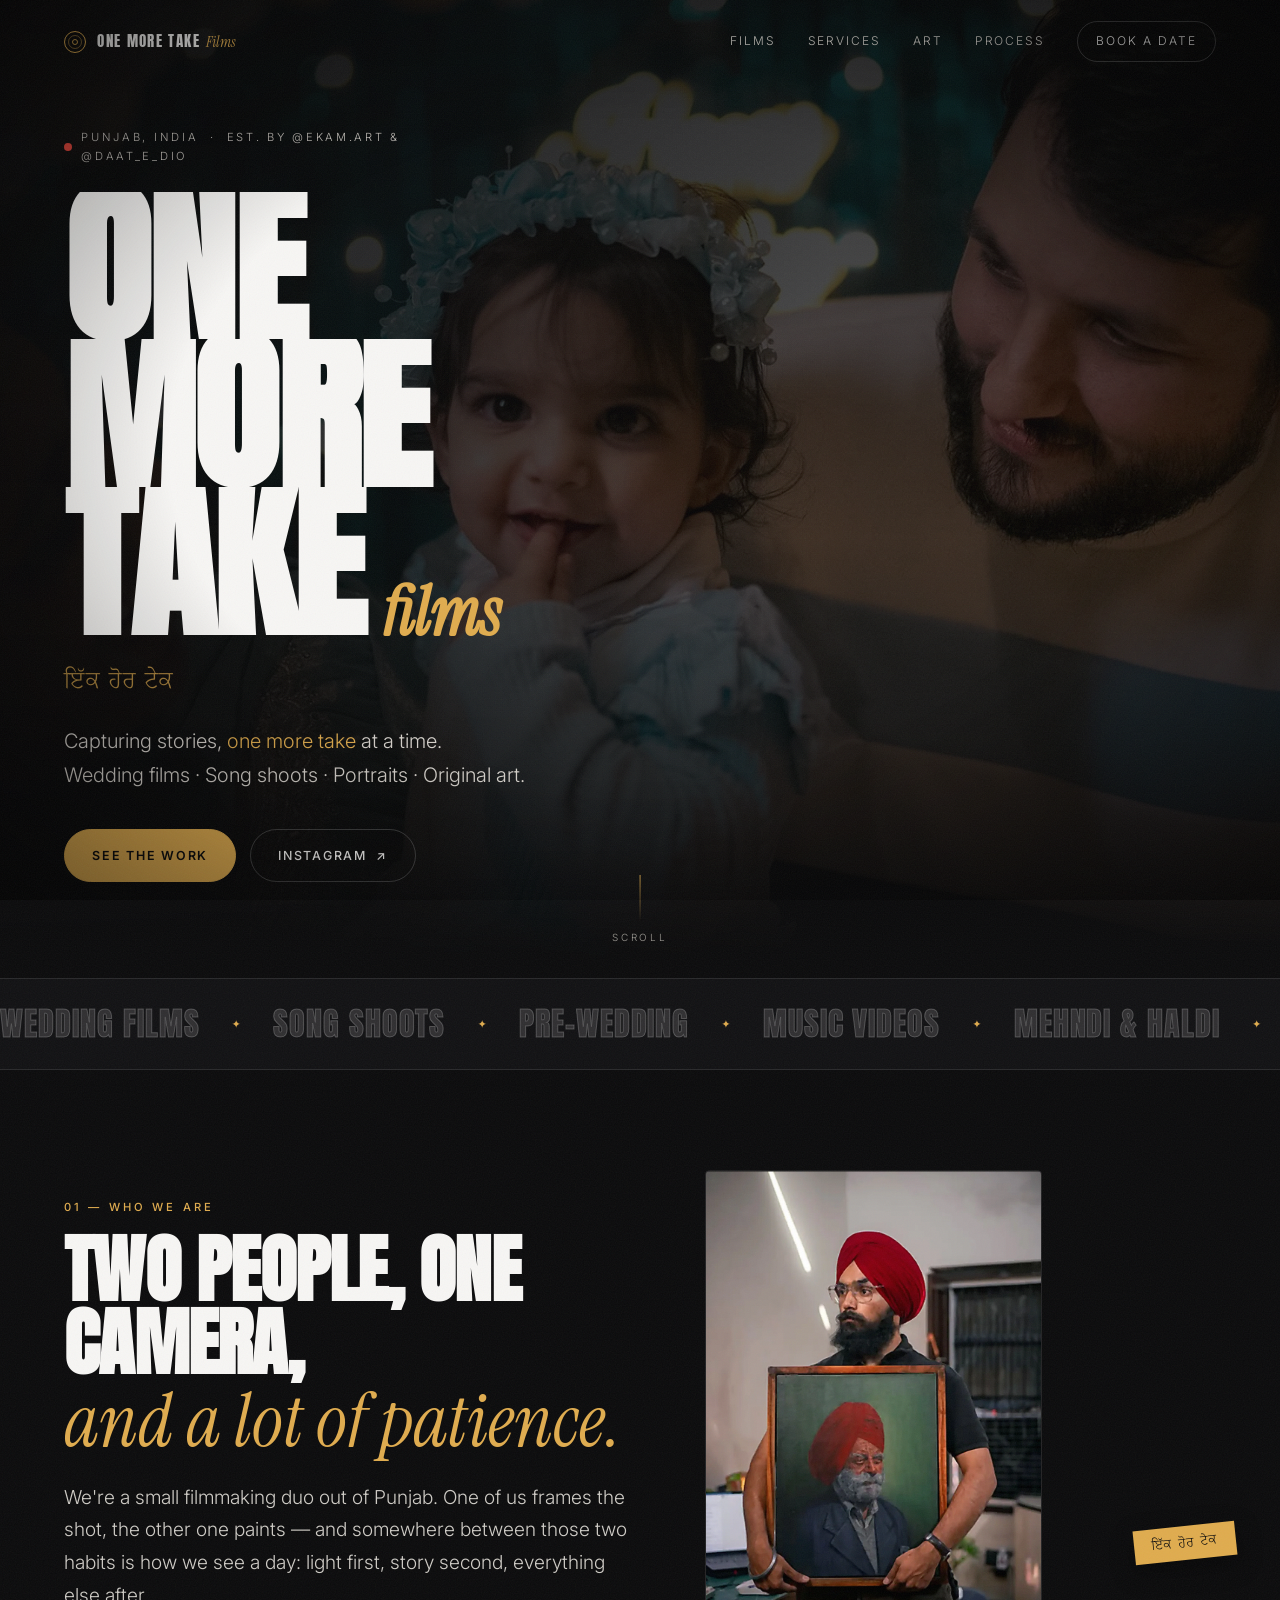
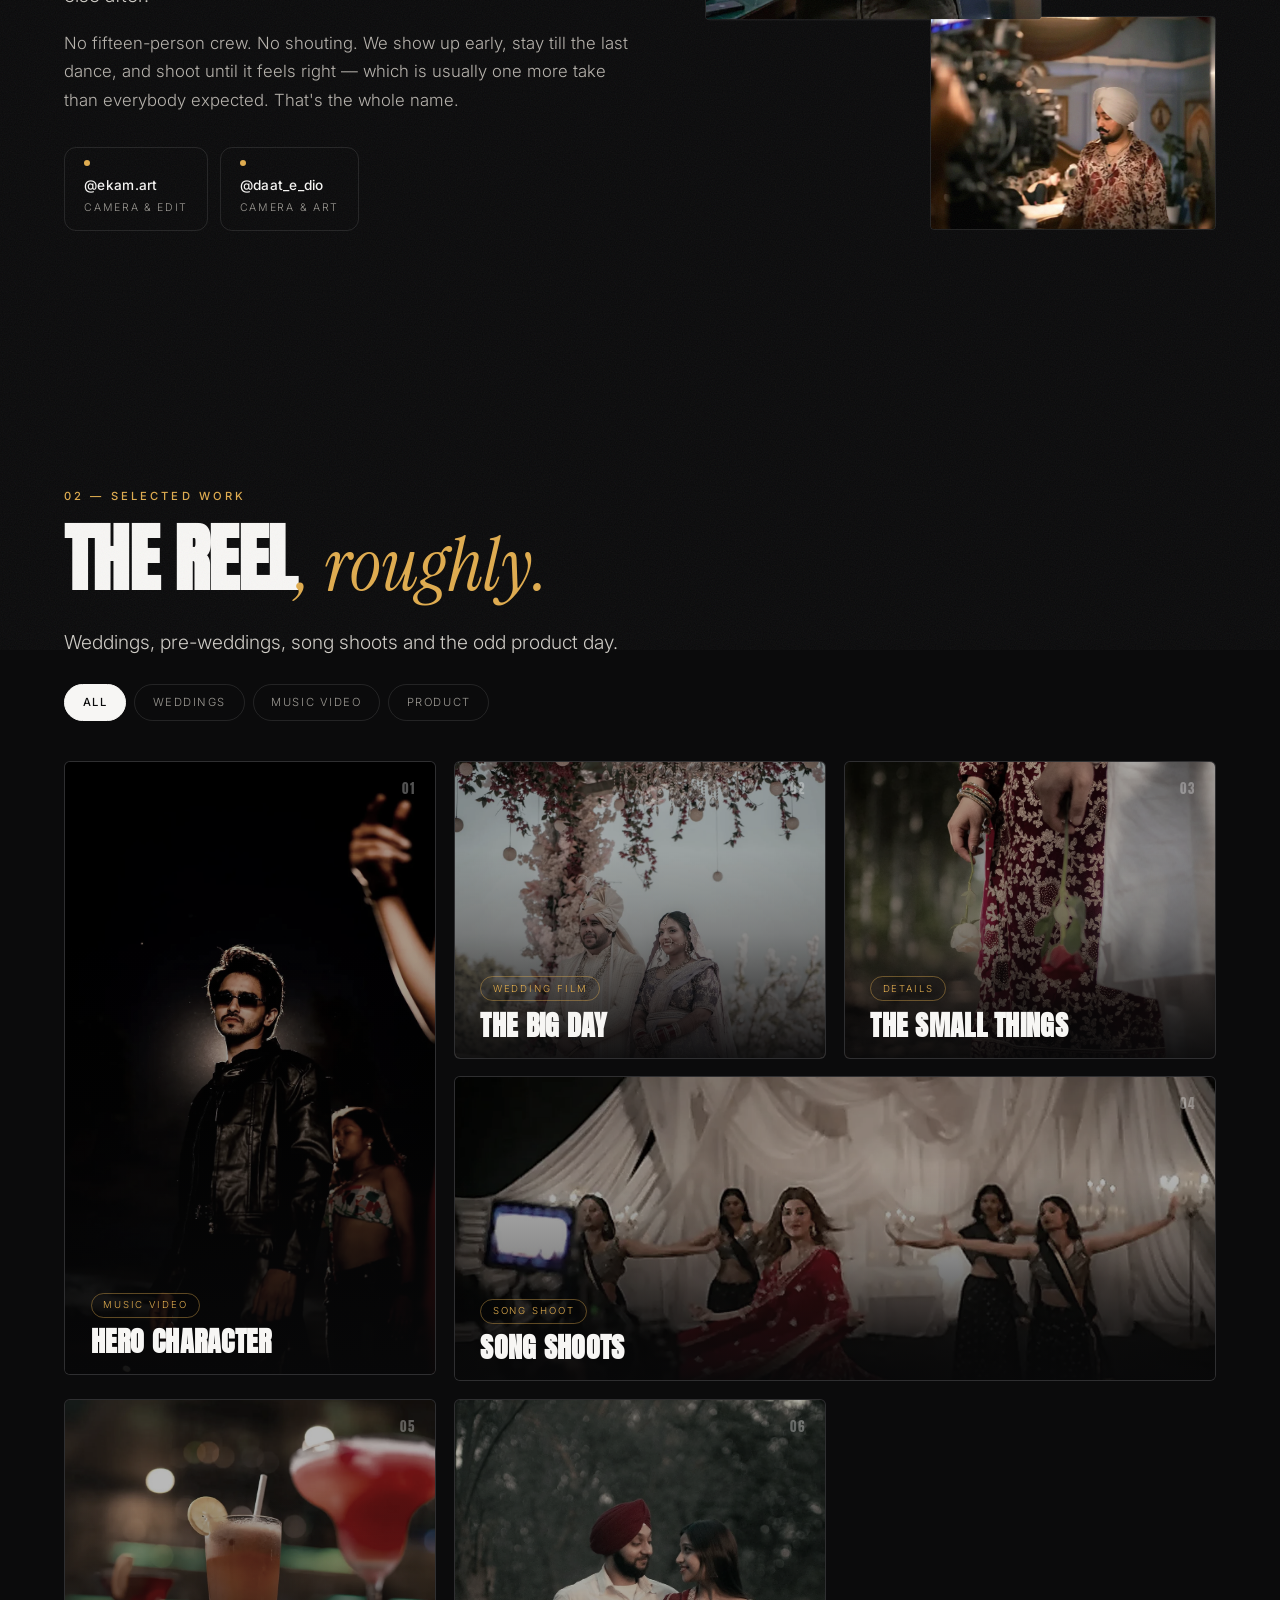
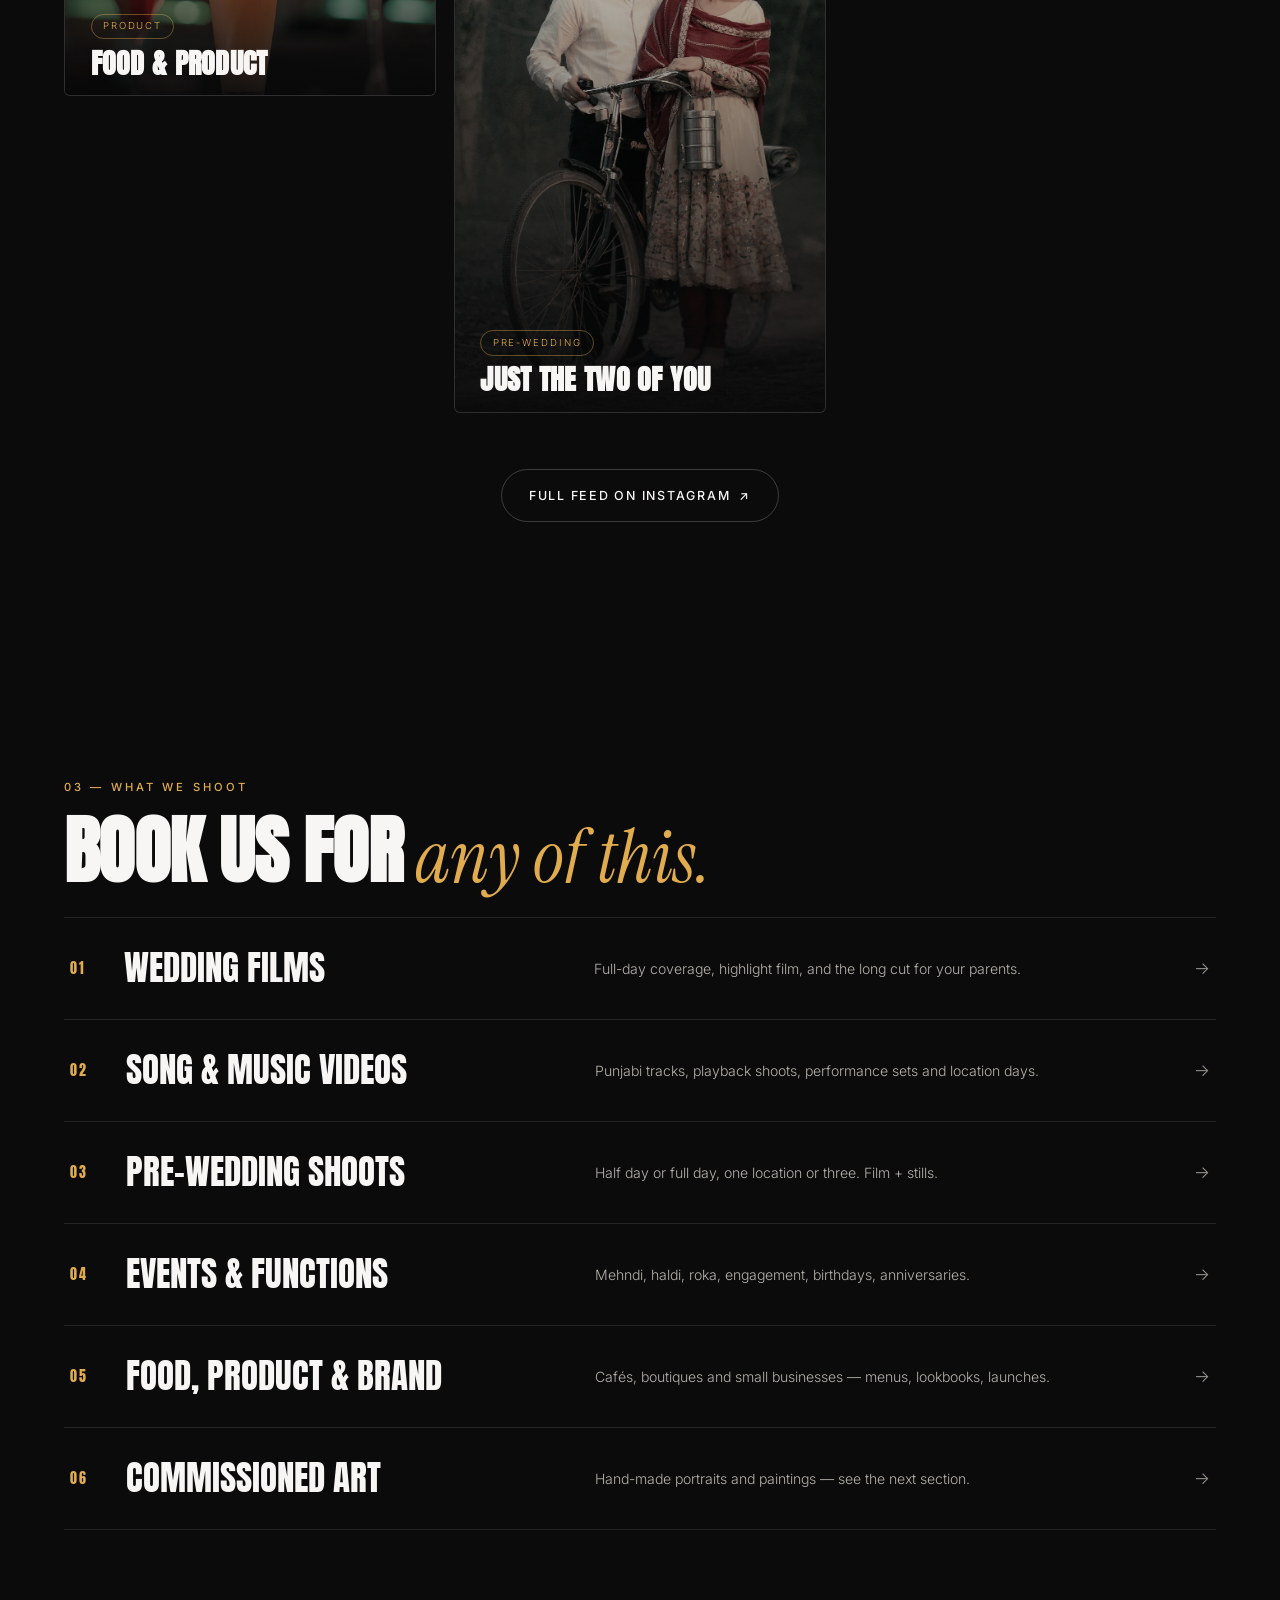
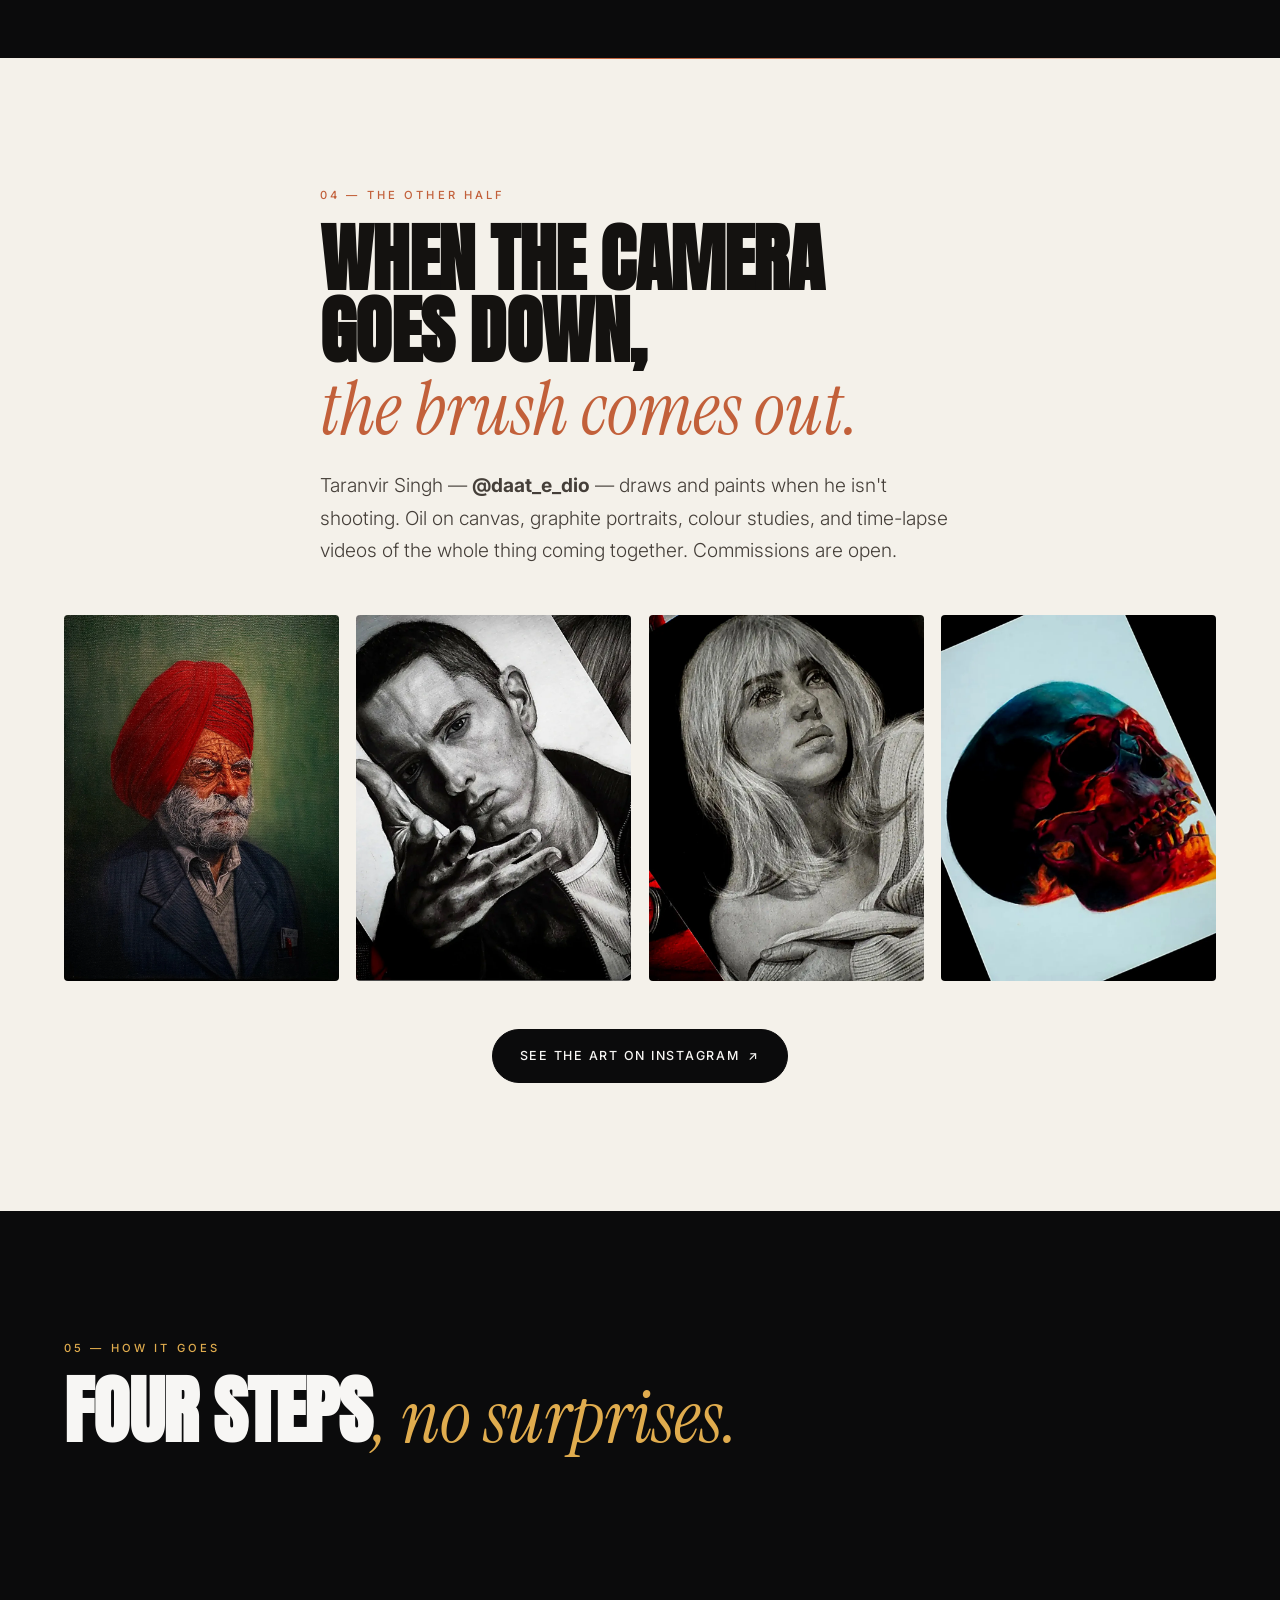
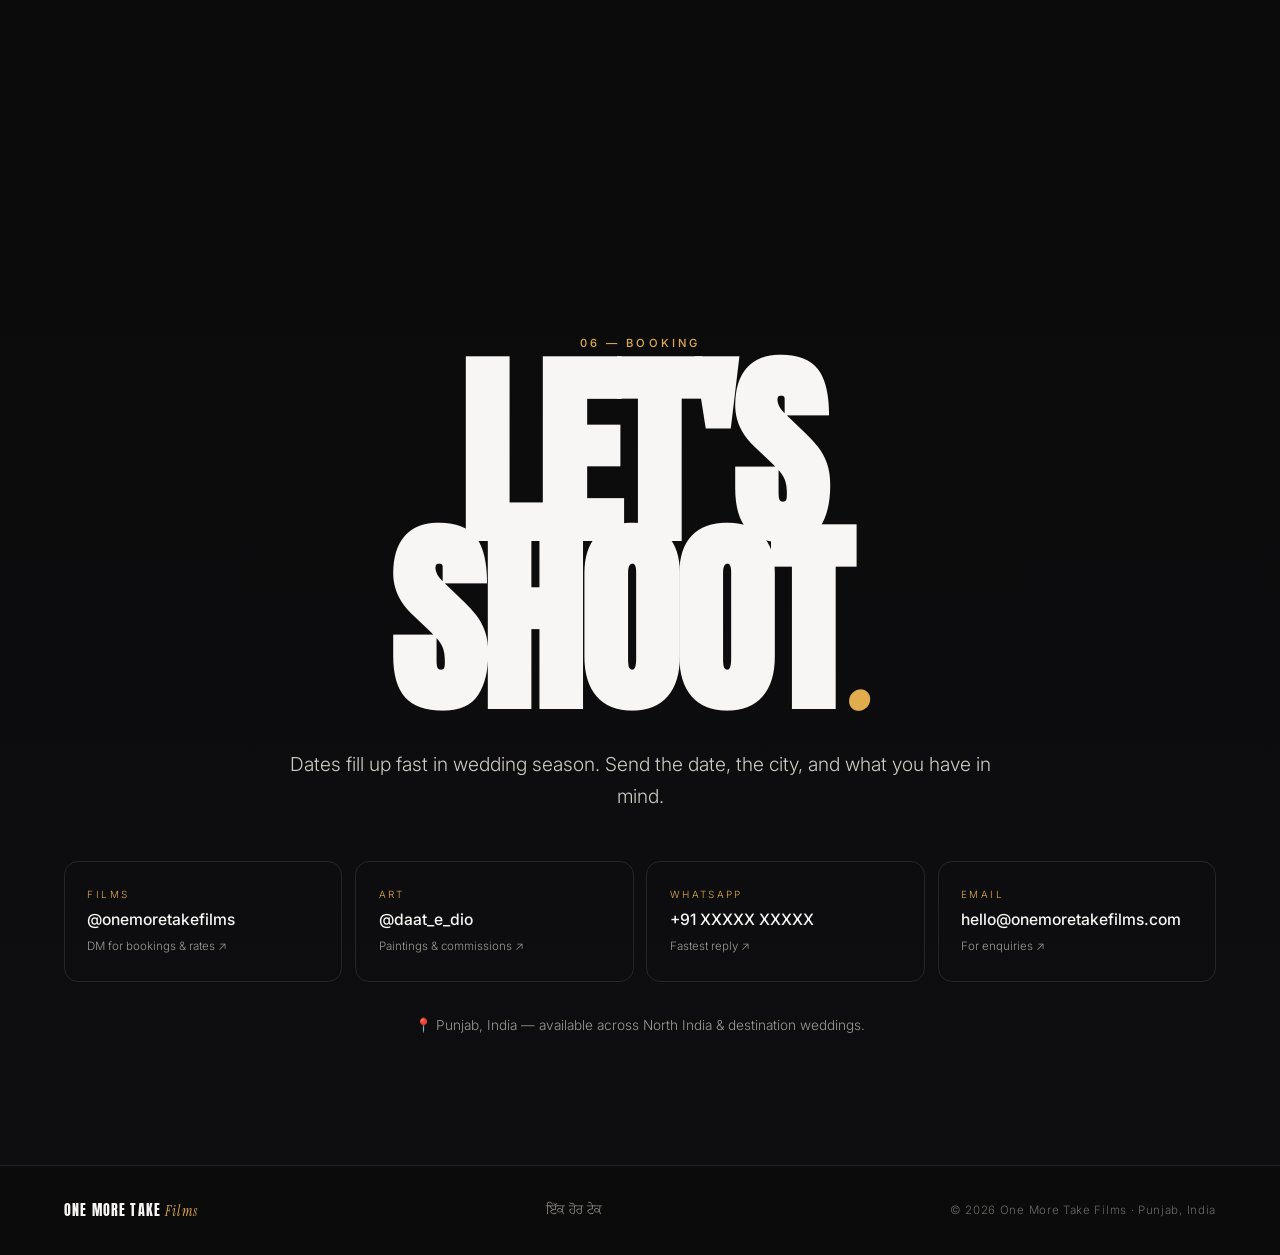
==== index.html @ d4a2c946 "One More Take Films — promotional site Static single-page site for a Punjab-based wedding film and s" ====
<!DOCTYPE html>
<html lang="en">
<head>
<meta charset="UTF-8" />
<meta name="viewport" content="width=device-width, initial-scale=1" />
<title>One More Take Films — Wedding Films, Song Shoots &amp; Art | Punjab</title>
<meta name="description" content="One More Take Films — cinematic wedding films, song shoots and music videos from Punjab, India. Plus original paintings and sketches by Taranvir Singh." />
<meta name="theme-color" content="#0b0b0c" />

<!-- Open Graph (for WhatsApp / Instagram link previews) -->
<meta property="og:type" content="website" />
<meta property="og:title" content="One More Take Films" />
<meta property="og:description" content="Capturing stories, one more take at a time. Wedding films, song shoots &amp; art from Punjab, India." />
<meta property="og:image" content="assets/img/og-cover.jpg" />

<link rel="preconnect" href="https://fonts.googleapis.com" />
<link rel="preconnect" href="https://fonts.gstatic.com" crossorigin />
<link href="https://fonts.googleapis.com/css2?family=Anton&family=Instrument+Serif:ital@0;1&family=Inter:wght@300;400;500;600&family=Noto+Serif+Gurmukhi:wght@400;600&display=swap" rel="stylesheet" />
<link rel="stylesheet" href="assets/css/style.css" />
</head>
<body>

<!-- ============ PRELOADER : 3 · 2 · 1 · ACTION ============ -->
<div class="loader" id="loader" aria-hidden="true">
  <div class="loader__clap">
    <div class="clap-top"><span></span><span></span><span></span><span></span><span></span><span></span></div>
    <div class="clap-body">
      <p>ONE MORE TAKE</p>
      <small>SCENE 01 · TAKE 01</small>
    </div>
  </div>
  <div class="loader__count"><span>3</span><span>2</span><span>1</span><span>ACTION</span></div>
</div>

<!-- ============ FILM GRAIN + VIGNETTE OVERLAYS ============ -->
<div class="grain" aria-hidden="true"></div>
<div class="vignette" aria-hidden="true"></div>
<div class="cursor" id="cursor" aria-hidden="true"><span></span></div>

<!-- ============ NAV ============ -->
<header class="nav" id="nav">
  <a class="nav__logo" href="#top">
    <span class="nav__aperture" aria-hidden="true"></span>
    <span class="nav__name">One More Take<em>Films</em></span>
  </a>
  <nav class="nav__links" id="navLinks">
    <a href="#work">Films</a>
    <a href="#services">Services</a>
    <a href="#art">Art</a>
    <a href="#process">Process</a>
    <a href="#contact" class="nav__cta">Book a date</a>
  </nav>
  <button class="nav__burger" id="burger" aria-label="Menu" aria-expanded="false"><span></span><span></span></button>
</header>

<!-- ============ HERO ============ -->
<section class="hero" id="top">
  <div class="hero__bars" aria-hidden="true"><i></i><i></i></div>

  <div class="hero__media" data-parallax="0.18">
    <picture>
      <source srcset="assets/img/hero.webp" type="image/webp" />
      <img src="assets/img/hero.jpg" alt="" fetchpriority="high" />
    </picture>
  </div>

  <div class="hero__inner">
    <p class="hero__eyebrow reveal">
      <span class="rec" aria-hidden="true"></span> Punjab, India &nbsp;·&nbsp; Est. by @ekam.art &amp; @daat_e_dio
    </p>

    <h1 class="hero__title">
      <span class="line"><span>ONE</span></span>
      <span class="line"><span>MORE</span></span>
      <span class="line"><span>TAKE</span><em>films</em></span>
    </h1>

    <p class="hero__gurmukhi reveal" lang="pa">ਇੱਕ ਹੋਰ ਟੇਕ</p>

    <p class="hero__tag reveal">
      Capturing stories, <span class="hl">one more take</span> at a time.<br />
      Wedding films · Song shoots · Portraits · Original art.
    </p>

    <div class="hero__actions reveal">
      <a class="btn btn--solid" href="#work">See the work</a>
      <a class="btn btn--ghost" href="https://www.instagram.com/onemoretakefilms" target="_blank" rel="noopener">Instagram <span aria-hidden="true">↗</span></a>
    </div>
  </div>

  <a class="hero__scroll" href="#marquee" aria-label="Scroll down"><span></span>scroll</a>
</section>

<!-- ============ MARQUEE ============ -->
<div class="marquee" id="marquee" aria-hidden="true">
  <div class="marquee__track">
    <span>Wedding Films</span><i>✦</i><span>Song Shoots</span><i>✦</i><span>Pre-Wedding</span><i>✦</i><span>Music Videos</span><i>✦</i><span>Mehndi &amp; Haldi</span><i>✦</i><span>Portraits</span><i>✦</i><span>Paintings</span><i>✦</i>
    <span>Wedding Films</span><i>✦</i><span>Song Shoots</span><i>✦</i><span>Pre-Wedding</span><i>✦</i><span>Music Videos</span><i>✦</i><span>Mehndi &amp; Haldi</span><i>✦</i><span>Portraits</span><i>✦</i><span>Paintings</span><i>✦</i>
  </div>
</div>

<!-- ============ ABOUT ============ -->
<section class="about" id="about">
  <div class="wrap about__grid">
    <div class="about__copy">
      <p class="kicker reveal">01 — Who we are</p>
      <h2 class="h2 reveal">Two people, one camera,<br /><em>and a lot of patience.</em></h2>
      <p class="lead reveal">
        We're a small filmmaking duo out of Punjab. One of us frames the shot, the other one paints —
        and somewhere between those two habits is how we see a day: light first, story second, everything else after.
      </p>
      <p class="reveal">
        No fifteen-person crew. No shouting. We show up early, stay till the last dance, and shoot until it feels
        right — which is usually one more take than everybody expected. That's the whole name.
      </p>
      <div class="about__people reveal">
        <a class="person" href="https://www.instagram.com/ekam.art" target="_blank" rel="noopener">
          <span class="person__dot"></span>
          <b>@ekam.art</b><small>Camera &amp; edit</small>
        </a>
        <a class="person" href="https://www.instagram.com/daat_e_dio" target="_blank" rel="noopener">
          <span class="person__dot"></span>
          <b>@daat_e_dio</b><small>Camera &amp; art</small>
        </a>
      </div>
    </div>

    <div class="about__frames">
      <figure class="frame frame--a" data-parallax="0.08">
        <picture>
          <source srcset="assets/img/about-1.webp" type="image/webp" />
          <img src="assets/img/about-1.jpg" alt="Taranvir Singh holding a finished oil portrait" loading="lazy" />
        </picture>
      </figure>
      <figure class="frame frame--b" data-parallax="-0.06">
        <picture>
          <source srcset="assets/img/about-2.webp" type="image/webp" />
          <img src="assets/img/about-2.jpg" alt="Cinema camera rig on set, behind the scenes" loading="lazy" />
        </picture>
      </figure>
      <div class="frame__tape" aria-hidden="true">ਇੱਕ ਹੋਰ ਟੇਕ</div>
    </div>
  </div>
</section>

<!-- ============ WORK / GALLERY ============ -->
<section class="work" id="work">
  <div class="wrap">
    <p class="kicker reveal">02 — Selected work</p>
    <h2 class="h2 reveal">The reel<em>, roughly.</em></h2>
    <p class="lead reveal">Weddings, pre-weddings, song shoots and the odd product day.</p>

    <div class="filters reveal" role="tablist" aria-label="Filter work">
      <button class="chip is-on" data-filter="all">All</button>
      <button class="chip" data-filter="wedding">Weddings</button>
      <button class="chip" data-filter="song">Music video</button>
      <button class="chip" data-filter="product">Product</button>
    </div>
  </div>

  <div class="grid wrap" id="grid">

    <article class="card card--tall reveal" data-cat="song">
      <div class="card__media">
        <picture>
          <source srcset="assets/img/work-01.webp" type="image/webp" />
          <img src="assets/img/work-01.jpg" alt="Music video still, performer backlit at night" loading="lazy" />
        </picture>
      </div>
      <div class="card__meta">
        <span class="tag">Music video</span>
        <h3>Hero character</h3>
        <p>Night exteriors, hard backlight, and a look that had to read in one frame.</p>
      </div>
      <span class="card__no" aria-hidden="true">01</span>
    </article>

    <article class="card reveal" data-cat="wedding">
      <div class="card__media">
        <picture>
          <source srcset="assets/img/work-02.webp" type="image/webp" />
          <img src="assets/img/work-02.jpg" alt="Bride and groom under a floral mandap" loading="lazy" />
        </picture>
      </div>
      <div class="card__meta">
        <span class="tag">Wedding film</span>
        <h3>The big day</h3>
        <p>Getting ready to the last bidaai — cut down to a film you'll actually rewatch.</p>
      </div>
      <span class="card__no" aria-hidden="true">02</span>
    </article>

    <article class="card reveal" data-cat="wedding">
      <div class="card__media">
        <picture>
          <source srcset="assets/img/work-03.webp" type="image/webp" />
          <img src="assets/img/work-03.jpg" alt="Close detail of embroidery and roses" loading="lazy" />
        </picture>
      </div>
      <div class="card__meta">
        <span class="tag">Details</span>
        <h3>The small things</h3>
        <p>Embroidery, bangles, roses — the frames nobody thinks to ask for.</p>
      </div>
      <span class="card__no" aria-hidden="true">03</span>
    </article>

    <article class="card card--wide reveal" data-cat="song">
      <div class="card__media">
        <picture>
          <source srcset="assets/img/work-04.webp" type="image/webp" />
          <img src="assets/img/work-04.jpg" alt="Dancer mid-twirl on a song shoot set" loading="lazy" />
        </picture>
      </div>
      <div class="card__meta">
        <span class="tag">Song shoot</span>
        <h3>Song shoots</h3>
        <p>Playback, choreography, and the one wide shot the artist always asks for.</p>
      </div>
      <span class="card__no" aria-hidden="true">04</span>
    </article>

    <article class="card reveal" data-cat="product">
      <div class="card__media">
        <picture>
          <source srcset="assets/img/work-05.webp" type="image/webp" />
          <img src="assets/img/work-05.jpg" alt="Cocktails lit against bokeh" loading="lazy" />
        </picture>
      </div>
      <div class="card__meta">
        <span class="tag">Product</span>
        <h3>Food &amp; product</h3>
        <p>Menus, cafés and small businesses — shot so the thing actually looks good.</p>
      </div>
      <span class="card__no" aria-hidden="true">05</span>
    </article>

    <article class="card card--tall reveal" data-cat="wedding">
      <div class="card__media">
        <picture>
          <source srcset="assets/img/work-06.webp" type="image/webp" />
          <img src="assets/img/work-06.jpg" alt="Pre-wedding portrait with a bicycle at dusk" loading="lazy" />
        </picture>
      </div>
      <div class="card__meta">
        <span class="tag">Pre-wedding</span>
        <h3>Just the two of you</h3>
        <p>One location, good light, and zero awkward posing instructions.</p>
      </div>
      <span class="card__no" aria-hidden="true">06</span>
    </article>

  </div>

  <div class="wrap center">
    <a class="btn btn--ghost reveal" href="https://www.instagram.com/onemoretakefilms" target="_blank" rel="noopener">
      Full feed on Instagram <span aria-hidden="true">↗</span>
    </a>
  </div>
</section>

<!-- ============ SERVICES ============ -->
<section class="services" id="services">
  <div class="wrap">
    <p class="kicker reveal">03 — What we shoot</p>
    <h2 class="h2 reveal">Book us for<em> any of this.</em></h2>

    <ul class="svc">
      <li class="svc__row reveal">
        <span class="svc__n">01</span>
        <h3>Wedding Films</h3>
        <p>Full-day coverage, highlight film, and the long cut for your parents.</p>
        <span class="svc__go" aria-hidden="true">→</span>
      </li>
      <li class="svc__row reveal">
        <span class="svc__n">02</span>
        <h3>Song &amp; Music Videos</h3>
        <p>Punjabi tracks, playback shoots, performance sets and location days.</p>
        <span class="svc__go" aria-hidden="true">→</span>
      </li>
      <li class="svc__row reveal">
        <span class="svc__n">03</span>
        <h3>Pre-Wedding Shoots</h3>
        <p>Half day or full day, one location or three. Film + stills.</p>
        <span class="svc__go" aria-hidden="true">→</span>
      </li>
      <li class="svc__row reveal">
        <span class="svc__n">04</span>
        <h3>Events &amp; Functions</h3>
        <p>Mehndi, haldi, roka, engagement, birthdays, anniversaries.</p>
        <span class="svc__go" aria-hidden="true">→</span>
      </li>
      <li class="svc__row reveal">
        <span class="svc__n">05</span>
        <h3>Food, Product &amp; Brand</h3>
        <p>Cafés, boutiques and small businesses — menus, lookbooks, launches.</p>
        <span class="svc__go" aria-hidden="true">→</span>
      </li>
      <li class="svc__row reveal">
        <span class="svc__n">06</span>
        <h3>Commissioned Art</h3>
        <p>Hand-made portraits and paintings — see the next section.</p>
        <span class="svc__go" aria-hidden="true">→</span>
      </li>
    </ul>
  </div>
</section>

<!-- ============ ART / DAAT-E-DIO ============ -->
<section class="art" id="art">
  <div class="wrap art__head">
    <p class="kicker reveal">04 — The other half</p>
    <h2 class="h2 reveal">When the camera goes down,<br /><em>the brush comes out.</em></h2>
    <p class="lead reveal">
      Taranvir Singh — <b>@daat_e_dio</b> — draws and paints when he isn't shooting. Oil on canvas,
      graphite portraits, colour studies, and time-lapse videos of the whole thing coming together.
      Commissions are open.
    </p>
  </div>

  <div class="art__strip">
    <figure class="art__item reveal">
      <picture>
        <source srcset="assets/img/art-01.webp" type="image/webp" />
        <img src="assets/img/art-01.jpg" alt="Oil portrait of an elderly man in a red turban" loading="lazy" />
      </picture>
      <figcaption>Oil on canvas</figcaption>
    </figure>
    <figure class="art__item reveal">
      <picture>
        <source srcset="assets/img/art-02.webp" type="image/webp" />
        <img src="assets/img/art-02.jpg" alt="Graphite portrait study" loading="lazy" />
      </picture>
      <figcaption>Graphite portrait</figcaption>
    </figure>
    <figure class="art__item reveal">
      <picture>
        <source srcset="assets/img/art-03.webp" type="image/webp" />
        <img src="assets/img/art-03.jpg" alt="Graphite portrait study" loading="lazy" />
      </picture>
      <figcaption>Pencil study</figcaption>
    </figure>
    <figure class="art__item reveal">
      <picture>
        <source srcset="assets/img/art-04.webp" type="image/webp" />
        <img src="assets/img/art-04.jpg" alt="Colour pencil study" loading="lazy" />
      </picture>
      <figcaption>Colour study</figcaption>
    </figure>
  </div>

  <div class="wrap center">
    <a class="btn btn--dark reveal" href="https://www.instagram.com/daat_e_dio" target="_blank" rel="noopener">
      See the art on Instagram <span aria-hidden="true">↗</span>
    </a>
  </div>
</section>

<!-- ============ PROCESS ============ -->
<section class="process" id="process">
  <div class="wrap">
    <p class="kicker reveal">05 — How it goes</p>
    <h2 class="h2 reveal">Four steps<em>, no surprises.</em></h2>

    <div class="steps">
      <div class="step reveal">
        <span class="step__n">01</span>
        <h3>Say hi</h3>
        <p>DM on Instagram or WhatsApp with your date and city. We reply the same day.</p>
      </div>
      <div class="step reveal">
        <span class="step__n">02</span>
        <h3>Plan the day</h3>
        <p>We talk through the schedule, the locations, and what you actually want remembered.</p>
      </div>
      <div class="step reveal">
        <span class="step__n">03</span>
        <h3>Shoot it</h3>
        <p>We show up early, stay out of the way, and take one more take when it matters.</p>
      </div>
      <div class="step reveal">
        <span class="step__n">04</span>
        <h3>Deliver</h3>
        <p>Edited film and stills, delivered online. Revisions included.</p>
      </div>
    </div>
  </div>
</section>

<!-- ============ CONTACT ============ -->
<section class="contact" id="contact">
  <div class="wrap">
    <p class="kicker reveal">06 — Booking</p>
    <h2 class="big reveal">LET'S<br />SHOOT<em>.</em></h2>
    <p class="lead center reveal">
      Dates fill up fast in wedding season. Send the date, the city, and what you have in mind.
    </p>

    <div class="contact__cards">
      <a class="ccard reveal" href="https://www.instagram.com/onemoretakefilms" target="_blank" rel="noopener">
        <span class="ccard__k">Films</span>
        <b>@onemoretakefilms</b>
        <small>DM for bookings &amp; rates ↗</small>
      </a>
      <a class="ccard reveal" href="https://www.instagram.com/daat_e_dio" target="_blank" rel="noopener">
        <span class="ccard__k">Art</span>
        <b>@daat_e_dio</b>
        <small>Paintings &amp; commissions ↗</small>
      </a>
      <a class="ccard reveal" href="https://wa.me/91XXXXXXXXXX" data-edit>
        <span class="ccard__k">WhatsApp</span>
        <b>+91 XXXXX XXXXX</b>
        <small>Fastest reply ↗</small>
      </a>
      <a class="ccard reveal" href="mailto:hello@onemoretakefilms.com" data-edit>
        <span class="ccard__k">Email</span>
        <b>hello@onemoretakefilms.com</b>
        <small>For enquiries ↗</small>
      </a>
    </div>

    <p class="contact__loc reveal">📍 Punjab, India — available across North India &amp; destination weddings.</p>
  </div>
</section>

<!-- ============ FOOTER ============ -->
<footer class="foot">
  <div class="wrap foot__in">
    <span class="foot__logo">One More Take <em>Films</em></span>
    <span class="foot__pa" lang="pa">ਇੱਕ ਹੋਰ ਟੇਕ</span>
    <span class="foot__c">© <span id="yr">2026</span> One More Take Films · Punjab, India</span>
  </div>
</footer>

<script src="assets/js/main.js"></script>
</body>
</html>
---- assets/css/style.css ----
/* =========================================================
   ONE MORE TAKE FILMS
   ========================================================= */

:root{
  --ink:#0b0b0c;
  --ink2:#111113;
  --smoke:#17171a;
  --line:rgba(255,255,255,.10);
  --line2:rgba(255,255,255,.20);
  --fog:#9d9a94;
  --paper:#f4f1ea;
  --paper2:#e8e2d6;
  --gold:#e0ac4e;
  --rust:#c2603a;
  --white:#f7f6f4;

  --f-display:'Anton',Impact,sans-serif;
  --f-serif:'Instrument Serif',Georgia,serif;
  --f-body:'Inter',system-ui,-apple-system,Segoe UI,sans-serif;
  --f-pa:'Noto Serif Gurmukhi',serif;

  --pad:clamp(1.15rem,5vw,5rem);
  --ease:cubic-bezier(.22,.61,.36,1);
}

*,*::before,*::after{box-sizing:border-box;margin:0;padding:0}
html{scroll-behavior:smooth;-webkit-text-size-adjust:100%}
body{
  background:var(--ink);
  color:var(--white);
  font-family:var(--f-body);
  font-weight:300;
  font-size:clamp(.95rem,.35vw + .88rem,1.05rem);
  line-height:1.7;
  overflow-x:hidden;
}
img{display:block;max-width:100%;height:auto}
/* <picture> is only a wrapper for the webp source — take it out of layout
   so every rule below can target the <img> exactly as before. */
picture{display:contents}
a{color:inherit;text-decoration:none}
button{font:inherit;color:inherit;background:none;border:0;cursor:pointer}
ul{list-style:none}
::selection{background:var(--gold);color:var(--ink)}
:focus-visible{outline:2px solid var(--gold);outline-offset:3px;border-radius:2px}

.wrap{width:min(1240px,100% - var(--pad)*2);margin-inline:auto}
.center{text-align:center}

/* ---------- type ---------- */
.kicker{
  font-size:.7rem;letter-spacing:.28em;text-transform:uppercase;
  color:var(--gold);font-weight:500;margin-bottom:1.1rem;
}
.h2{
  font-family:var(--f-display);
  font-size:clamp(2.1rem,6vw,4.6rem);
  line-height:.98;letter-spacing:-.01em;text-transform:uppercase;
  margin-bottom:1.5rem;
}
.h2 em,.big em{
  font-family:var(--f-serif);font-style:italic;text-transform:none;
  letter-spacing:0;color:var(--gold);font-weight:400;
}
.lead{font-size:clamp(1rem,.5vw + .95rem,1.2rem);color:#cfccc6;max-width:60ch;margin-bottom:1.1rem}
p{color:#b6b2ac;max-width:62ch}
.hl{color:var(--gold)}

/* ---------- buttons ---------- */
.btn{
  display:inline-flex;align-items:center;gap:.55rem;
  padding:.95rem 1.7rem;border-radius:999px;
  font-size:.78rem;font-weight:500;letter-spacing:.14em;text-transform:uppercase;
  border:1px solid var(--line2);
  transition:transform .35s var(--ease),background .35s,color .35s,border-color .35s;
}
.btn:hover{transform:translateY(-3px)}
.btn--solid{background:var(--gold);color:var(--ink);border-color:var(--gold);font-weight:600}
.btn--solid:hover{background:var(--white);border-color:var(--white)}
.btn--ghost:hover{background:var(--white);color:var(--ink);border-color:var(--white)}
.btn--dark{background:var(--ink);color:var(--white);border-color:var(--ink)}
.btn--dark:hover{background:var(--rust);border-color:var(--rust)}

/* =========================================================
   PRELOADER
   ========================================================= */
.loader{
  position:fixed;inset:0;z-index:9999;background:var(--ink);
  display:grid;place-items:center;
  transition:opacity .6s ease,visibility .6s;
}
.loader.done{opacity:0;visibility:hidden}
.loader__clap{width:min(320px,70vw);transform:translateY(-10px)}
.clap-top{
  display:flex;height:34px;background:var(--white);border-radius:3px 3px 0 0;
  transform-origin:left bottom;animation:clap 1.9s var(--ease) infinite;
  overflow:hidden;
}
.clap-top span{flex:1;background:var(--ink);transform:skewX(-18deg);margin-inline:2px}
.clap-body{
  background:#1d1d20;border:1px solid var(--line);border-top:0;border-radius:0 0 3px 3px;
  padding:1rem;text-align:center;
}
.clap-body p{font-family:var(--f-display);letter-spacing:.05em;color:var(--white);font-size:1.1rem;margin:0}
.clap-body small{color:var(--fog);font-size:.62rem;letter-spacing:.22em}
@keyframes clap{0%,55%{transform:rotate(0)}20%{transform:rotate(-26deg)}30%{transform:rotate(0)}}
.loader__count{
  position:absolute;bottom:14%;display:flex;gap:.9rem;
  font-family:var(--f-display);font-size:1rem;letter-spacing:.3em;color:var(--fog);
}
.loader__count span{opacity:.25;transition:opacity .3s,color .3s}
.loader__count span.on{opacity:1;color:var(--gold)}

/* =========================================================
   OVERLAYS
   ========================================================= */
.grain{
  position:fixed;inset:-150%;z-index:9000;pointer-events:none;opacity:.055;
  background-image:url("data:image/svg+xml,%3Csvg xmlns='http://www.w3.org/2000/svg' width='200' height='200'%3E%3Cfilter id='n'%3E%3CfeTurbulence type='fractalNoise' baseFrequency='.85' numOctaves='3'/%3E%3C/filter%3E%3Crect width='200' height='200' filter='url(%23n)'/%3E%3C/svg%3E");
  animation:grain 700ms steps(4) infinite;
}
@keyframes grain{
  0%{transform:translate(0,0)}25%{transform:translate(-3%,2%)}
  50%{transform:translate(2%,-3%)}75%{transform:translate(-2%,-2%)}100%{transform:translate(3%,1%)}
}
.vignette{
  position:fixed;inset:0;z-index:8999;pointer-events:none;
  background:radial-gradient(ellipse at center,transparent 52%,rgba(0,0,0,.55) 100%);
}
.cursor{
  position:fixed;top:0;left:0;z-index:9500;pointer-events:none;
  width:34px;height:34px;margin:-17px 0 0 -17px;opacity:0;
  transition:opacity .3s;
}
.cursor span{
  display:block;width:100%;height:100%;border:1px solid var(--gold);border-radius:50%;
  transition:transform .28s var(--ease),background .28s;
}
.cursor.on{opacity:1}
.cursor.grow span{transform:scale(1.9);background:rgba(224,172,78,.14)}

/* =========================================================
   NAV
   ========================================================= */
.nav{
  position:fixed;top:0;left:0;right:0;z-index:1000;
  display:flex;align-items:center;justify-content:space-between;
  padding:1.3rem var(--pad);
  transition:background .45s,padding .45s,border-color .45s;
  border-bottom:1px solid transparent;
}
.nav.stuck{
  background:rgba(11,11,12,.82);backdrop-filter:blur(14px);
  padding-block:.85rem;border-bottom-color:var(--line);
}
.nav__logo{display:flex;align-items:center;gap:.7rem}
.nav__aperture{
  width:22px;height:22px;border:1.5px solid var(--gold);border-radius:50%;
  position:relative;flex:none;animation:spin 9s linear infinite;
}
.nav__aperture::before,.nav__aperture::after{
  content:'';position:absolute;inset:3px;border:1px solid rgba(224,172,78,.5);border-radius:50%;
}
.nav__aperture::after{inset:7px;border-color:rgba(224,172,78,.9)}
@keyframes spin{to{transform:rotate(360deg)}}
.nav__name{
  font-family:var(--f-display);font-size:.95rem;letter-spacing:.09em;text-transform:uppercase;
}
.nav__name em{
  font-family:var(--f-serif);font-style:italic;text-transform:none;
  color:var(--gold);margin-left:.35rem;letter-spacing:0;
}
.nav__links{display:flex;align-items:center;gap:2rem}
.nav__links a{
  font-size:.75rem;letter-spacing:.16em;text-transform:uppercase;color:#cbc8c2;
  position:relative;padding-block:.3rem;transition:color .3s;
}
.nav__links a::after{
  content:'';position:absolute;left:0;bottom:0;height:1px;width:0;background:var(--gold);
  transition:width .35s var(--ease);
}
.nav__links a:hover{color:var(--white)}
.nav__links a:hover::after{width:100%}
.nav__cta{
  border:1px solid var(--line2);border-radius:999px;padding:.6rem 1.15rem !important;
  color:var(--white) !important;
}
.nav__cta::after{display:none}
.nav__cta:hover{background:var(--gold);color:var(--ink) !important;border-color:var(--gold)}
.nav__burger{display:none;width:34px;height:26px;position:relative;z-index:2}
.nav__burger span{
  position:absolute;left:0;right:0;height:1.5px;background:var(--white);
  transition:transform .35s var(--ease),opacity .25s;
}
.nav__burger span:first-child{top:8px}
.nav__burger span:last-child{bottom:8px}
.nav__burger[aria-expanded="true"] span:first-child{transform:translateY(4.5px) rotate(45deg)}
.nav__burger[aria-expanded="true"] span:last-child{transform:translateY(-4.5px) rotate(-45deg)}

/* =========================================================
   HERO
   ========================================================= */
.hero{
  position:relative;min-height:100svh;display:flex;align-items:center;
  padding:8rem var(--pad) 6rem;overflow:hidden;
}
.hero__media{position:absolute;inset:-8% 0;z-index:0}
.hero__media img{
  width:100%;height:100%;object-fit:cover;
  /* lighter hand than the rest of the site: this frame's warm bokeh is
     the point, so keep the colour and let the gradients carry contrast */
  filter:grayscale(.12) contrast(1.04) brightness(.52);
}
.hero::after{
  content:'';position:absolute;inset:0;z-index:1;
  background:
    linear-gradient(to top,var(--ink) 2%,rgba(11,11,12,.35) 45%,rgba(11,11,12,.75) 100%),
    linear-gradient(to right,rgba(11,11,12,.85),transparent 65%);
}
.hero__bars{position:absolute;inset:0;z-index:3;pointer-events:none}
.hero__bars i{
  position:absolute;left:0;right:0;height:8vh;background:var(--ink);
  animation:bars 1.2s var(--ease) .2s forwards;
}
.hero__bars i:first-child{top:0}
.hero__bars i:last-child{bottom:0}
@keyframes bars{to{height:0}}

.hero__inner{position:relative;z-index:4;width:min(1240px,100%);margin-inline:auto}
.hero__eyebrow{
  display:flex;align-items:center;gap:.6rem;
  font-size:.7rem;letter-spacing:.24em;text-transform:uppercase;color:#c9c5bf;margin-bottom:1.6rem;
}
.rec{width:8px;height:8px;border-radius:50%;background:#e0453a;animation:rec 1.4s ease-in-out infinite}
@keyframes rec{50%{opacity:.15}}

.hero__title{
  font-family:var(--f-display);
  font-size:clamp(3.2rem,14vw,11rem);
  line-height:.84;letter-spacing:-.015em;text-transform:uppercase;
  margin-bottom:1.2rem;
}
.hero__title .line{display:block;overflow:hidden}
.hero__title .line > span{
  display:inline-block;transform:translateY(105%);
  animation:rise 1.1s var(--ease) forwards;
}
.hero__title .line:nth-child(1) > span{animation-delay:.55s}
.hero__title .line:nth-child(2) > span{animation-delay:.67s}
.hero__title .line:nth-child(3) > span{animation-delay:.79s}
.hero__title em{
  font-family:var(--f-serif);font-style:italic;text-transform:lowercase;
  color:var(--gold);font-size:.38em;letter-spacing:0;margin-left:.3em;
  display:inline-block;opacity:0;animation:fade 1s ease 1.15s forwards;
}
@keyframes rise{to{transform:translateY(0)}}
@keyframes fade{to{opacity:1}}

.hero__gurmukhi{
  font-family:var(--f-pa);font-size:clamp(1rem,2.2vw,1.5rem);
  color:rgba(224,172,78,.75);letter-spacing:.08em;margin-bottom:1.4rem;
}
.hero__tag{font-size:clamp(1rem,.6vw + .9rem,1.25rem);color:#d5d1cb;margin-bottom:2.3rem;max-width:44ch}
.hero__actions{display:flex;flex-wrap:wrap;gap:.85rem}

.hero__scroll{
  position:absolute;bottom:2rem;left:50%;transform:translateX(-50%);z-index:5;
  display:flex;flex-direction:column;align-items:center;gap:.5rem;
  font-size:.62rem;letter-spacing:.3em;text-transform:uppercase;color:var(--fog);
}
.hero__scroll span{
  width:1px;height:46px;background:linear-gradient(var(--gold),transparent);
  animation:drop 1.9s ease-in-out infinite;
}
@keyframes drop{0%,100%{opacity:.25;transform:scaleY(.4)}50%{opacity:1;transform:scaleY(1)}}

/* =========================================================
   MARQUEE
   ========================================================= */
.marquee{
  border-block:1px solid var(--line);background:var(--ink2);
  padding:1.1rem 0;overflow:hidden;white-space:nowrap;
}
.marquee__track{display:inline-flex;align-items:center;gap:2rem;animation:slide 32s linear infinite}
.marquee span{
  font-family:var(--f-display);font-size:clamp(1.1rem,2.6vw,2rem);
  text-transform:uppercase;letter-spacing:.03em;color:#302f31;
  -webkit-text-stroke:1px rgba(255,255,255,.22);
}
.marquee i{color:var(--gold);font-style:normal;font-size:.7rem}
@keyframes slide{to{transform:translateX(-50%)}}

/* =========================================================
   SECTIONS
   ========================================================= */
section{padding:clamp(4.5rem,10vw,9rem) 0;position:relative}

/* ---------- about ---------- */
.about__grid{display:grid;grid-template-columns:1.05fr .95fr;gap:clamp(2rem,6vw,5rem);align-items:center}
.about__people{display:flex;flex-wrap:wrap;gap:.7rem;margin-top:2rem}
.person{
  display:flex;flex-direction:column;gap:.1rem;
  border:1px solid var(--line);border-radius:12px;padding:.8rem 1.2rem;
  transition:border-color .35s,background .35s,transform .35s var(--ease);
}
.person:hover{border-color:var(--gold);background:rgba(224,172,78,.06);transform:translateY(-3px)}
.person b{font-size:.85rem;font-weight:500;letter-spacing:.02em}
.person small{font-size:.66rem;letter-spacing:.16em;text-transform:uppercase;color:var(--fog)}
.person__dot{width:6px;height:6px;border-radius:50%;background:var(--gold);margin-bottom:.4rem}

.about__frames{position:relative;aspect-ratio:4/4.4}
.frame{position:absolute;overflow:hidden;border-radius:4px;border:1px solid var(--line)}
.frame img{width:100%;height:100%;object-fit:cover}
.frame--a{top:0;left:0;width:66%;aspect-ratio:3/4;z-index:2}
.frame--b{bottom:0;right:0;width:56%;aspect-ratio:4/3;z-index:1}
.frame__tape{
  position:absolute;top:52%;right:-4%;z-index:3;
  font-family:var(--f-pa);font-size:.85rem;letter-spacing:.1em;
  background:var(--gold);color:var(--ink);padding:.35rem 1.1rem;
  transform:rotate(-6deg);box-shadow:0 8px 24px rgba(0,0,0,.4);
}

/* ---------- filters ---------- */
.filters{display:flex;flex-wrap:wrap;gap:.5rem;margin:1.6rem 0 2.5rem}
.chip{
  border:1px solid var(--line);border-radius:999px;padding:.5rem 1.1rem;
  font-size:.7rem;letter-spacing:.14em;text-transform:uppercase;color:var(--fog);
  transition:.3s;
}
.chip:hover{color:var(--white);border-color:var(--line2)}
.chip.is-on{background:var(--white);color:var(--ink);border-color:var(--white);font-weight:500}

/* ---------- work grid ---------- */
.grid{
  display:grid;grid-template-columns:repeat(3,1fr);
  gap:clamp(.7rem,1.4vw,1.1rem);margin-bottom:3.5rem;
}
.card{
  position:relative;overflow:hidden;border-radius:6px;
  background:var(--smoke);border:1px solid var(--line);
  aspect-ratio:4/3.2;
  transition:border-color .4s;
}
.card--tall{grid-row:span 2;aspect-ratio:4/6.6}
.card--wide{grid-column:span 2;aspect-ratio:8/3.2}
.card.hide{display:none}
.card:hover{border-color:rgba(224,172,78,.45)}
.card__media{position:absolute;inset:0}
.card__media img{
  width:100%;height:100%;object-fit:cover;
  filter:grayscale(.5) brightness(.72);
  transition:transform .8s var(--ease),filter .6s;
}
.card:hover .card__media img{transform:scale(1.07);filter:grayscale(0) brightness(.85)}
.card::after{
  content:'';position:absolute;inset:0;
  background:linear-gradient(to top,rgba(8,8,9,.92) 0%,rgba(8,8,9,.25) 42%,transparent 70%);
}
.card__meta{
  position:absolute;left:0;right:0;bottom:0;z-index:2;padding:clamp(1rem,2vw,1.7rem);
  transform:translateY(14px);transition:transform .5s var(--ease);
}
.card:hover .card__meta{transform:translateY(0)}
.tag{
  display:inline-block;font-size:.6rem;letter-spacing:.2em;text-transform:uppercase;
  color:var(--gold);border:1px solid rgba(224,172,78,.4);border-radius:999px;
  padding:.22rem .7rem;margin-bottom:.6rem;
}
.card__meta h3{
  font-family:var(--f-display);font-size:clamp(1.15rem,2.2vw,1.75rem);
  text-transform:uppercase;letter-spacing:.01em;line-height:1.05;margin-bottom:.35rem;
}
.card__meta p{
  font-size:.82rem;color:#bdb9b3;max-width:38ch;
  opacity:0;max-height:0;overflow:hidden;
  transition:opacity .45s ease .05s,max-height .45s var(--ease);
}
.card:hover .card__meta p{opacity:1;max-height:6rem}
.card__no{
  position:absolute;top:1rem;right:1.2rem;z-index:2;
  font-family:var(--f-display);font-size:.8rem;letter-spacing:.15em;
  color:rgba(255,255,255,.32);
}

/* ---------- services ---------- */
.svc{border-top:1px solid var(--line);margin-top:1rem}
.svc__row{
  display:grid;grid-template-columns:auto 1fr 1.3fr auto;gap:clamp(1rem,3vw,2.5rem);
  align-items:center;padding:clamp(1.3rem,2.6vw,2rem) .4rem;
  border-bottom:1px solid var(--line);position:relative;overflow:hidden;
  transition:padding-inline .45s var(--ease);
}
.svc__row::before{
  content:'';position:absolute;inset:0;z-index:-1;background:var(--smoke);
  transform:scaleY(0);transform-origin:bottom;transition:transform .45s var(--ease);
}
.svc__row:hover{padding-inline:1.4rem .4rem}
.svc__row:hover::before{transform:scaleY(1);transform-origin:top}
.svc__n{font-family:var(--f-display);font-size:.85rem;color:var(--gold);letter-spacing:.12em}
.svc__row h3{
  font-family:var(--f-display);font-size:clamp(1.25rem,3vw,2.2rem);
  text-transform:uppercase;line-height:1.05;font-weight:400;
  transition:color .35s;
}
.svc__row:hover h3{color:var(--gold)}
.svc__row p{font-size:.88rem;margin:0}
.svc__go{color:var(--fog);transition:transform .4s var(--ease),color .35s}
.svc__row:hover .svc__go{transform:translateX(8px);color:var(--gold)}

/* =========================================================
   ART — light section
   ========================================================= */
.art{background:var(--paper);color:#1a1815}
.art .kicker{color:var(--rust)}
.art .h2{color:#141210}
.art .h2 em{color:var(--rust)}
.art p{color:#57524b}
.art .lead{color:#453f39}
.art__head{max-width:64ch}
.art::before{
  content:'';position:absolute;top:0;left:0;right:0;height:1px;
  background:linear-gradient(90deg,transparent,var(--rust),transparent);
}
.art__strip{
  display:grid;grid-template-columns:repeat(4,1fr);gap:clamp(.7rem,1.4vw,1.2rem);
  padding-inline:var(--pad);margin:3rem 0;
}
.art__item{position:relative;overflow:hidden;border-radius:4px;background:var(--paper2)}
.art__item img{
  width:100%;aspect-ratio:3/4;object-fit:cover;
  transition:transform .8s var(--ease);
}
.art__item:hover img{transform:scale(1.06) rotate(-.6deg)}
.art__item figcaption{
  position:absolute;left:0;right:0;bottom:0;
  background:linear-gradient(transparent,rgba(20,18,16,.88));
  color:#f4f1ea;padding:2.2rem .9rem .8rem;
  font-size:.7rem;letter-spacing:.18em;text-transform:uppercase;
  transform:translateY(100%);transition:transform .45s var(--ease);
}
.art__item:hover figcaption{transform:translateY(0)}
.art__item::after{
  content:'';position:absolute;inset:0;border:1px solid rgba(194,96,58,0);
  transition:border-color .4s;pointer-events:none;
}
.art__item:hover::after{border-color:rgba(194,96,58,.6)}

/* =========================================================
   PROCESS
   ========================================================= */
.steps{display:grid;grid-template-columns:repeat(4,1fr);gap:clamp(1rem,2.5vw,2rem);margin-top:2.5rem}
.step{
  border-top:1px solid var(--line);padding-top:1.5rem;position:relative;
  transition:border-color .4s;
}
.step:hover{border-color:var(--gold)}
.step__n{
  font-family:var(--f-display);font-size:2.4rem;line-height:1;
  color:transparent;-webkit-text-stroke:1px rgba(255,255,255,.28);
  display:block;margin-bottom:.8rem;transition:-webkit-text-stroke-color .4s;
}
.step:hover .step__n{-webkit-text-stroke-color:var(--gold)}
.step h3{
  font-family:var(--f-display);font-size:1.15rem;text-transform:uppercase;
  letter-spacing:.03em;margin-bottom:.5rem;font-weight:400;
}
.step p{font-size:.85rem}

/* =========================================================
   CONTACT
   ========================================================= */
.contact{text-align:center;background:linear-gradient(180deg,var(--ink),#0e0e10)}
.contact .kicker,.contact .lead{margin-inline:auto}
.big{
  font-family:var(--f-display);
  font-size:clamp(3.4rem,16vw,13rem);line-height:.82;text-transform:uppercase;
  letter-spacing:-.02em;margin-bottom:1.5rem;
}
.contact__cards{
  display:grid;grid-template-columns:repeat(4,1fr);gap:.8rem;
  margin:3rem 0 2rem;text-align:left;
}
.ccard{
  border:1px solid var(--line);border-radius:14px;padding:1.5rem 1.4rem;
  display:flex;flex-direction:column;gap:.25rem;position:relative;overflow:hidden;
  isolation:isolate;
  transition:transform .45s var(--ease),border-color .4s;
}
.ccard::before{
  content:'';position:absolute;inset:0;z-index:-1;opacity:0;
  background:radial-gradient(120% 120% at 0% 0%,rgba(224,172,78,.14),transparent 60%);
  transition:opacity .45s;
}
.ccard:hover{transform:translateY(-6px);border-color:rgba(224,172,78,.5)}
.ccard:hover::before{opacity:1}
.ccard__k{font-size:.62rem;letter-spacing:.24em;text-transform:uppercase;color:var(--gold)}
.ccard b{font-size:.98rem;font-weight:500;word-break:break-word}
.ccard small{font-size:.72rem;color:var(--fog)}
.contact__loc{font-size:.85rem;color:var(--fog);margin-inline:auto}

/* =========================================================
   FOOTER
   ========================================================= */
.foot{border-top:1px solid var(--line);padding:2rem 0;background:var(--ink)}
.foot__in{display:flex;flex-wrap:wrap;gap:1rem;align-items:center;justify-content:space-between}
.foot__logo{font-family:var(--f-display);font-size:.9rem;letter-spacing:.08em;text-transform:uppercase}
.foot__logo em{font-family:var(--f-serif);font-style:italic;color:var(--gold);text-transform:none}
.foot__pa{font-family:var(--f-pa);color:var(--fog);font-size:.85rem}
.foot__c{font-size:.72rem;letter-spacing:.06em;color:#6d6a66}

/* =========================================================
   SCROLL REVEAL
   ========================================================= */
.reveal{opacity:0;transform:translateY(26px);transition:opacity .8s var(--ease),transform .8s var(--ease)}
.reveal.in{opacity:1;transform:none}

/* =========================================================
   RESPONSIVE
   ========================================================= */
@media (max-width:1000px){
  .about__grid{grid-template-columns:1fr}
  .about__frames{max-width:460px;margin-inline:auto;aspect-ratio:4/4}
  .grid{grid-template-columns:repeat(2,1fr)}
  .card--wide{grid-column:span 2}
  .art__strip{grid-template-columns:repeat(2,1fr)}
  .steps{grid-template-columns:repeat(2,1fr)}
  .contact__cards{grid-template-columns:repeat(2,1fr)}
}

@media (max-width:760px){
  .nav__burger{display:block}
  .nav__links{
    position:fixed;inset:0;background:rgba(11,11,12,.97);backdrop-filter:blur(16px);
    flex-direction:column;justify-content:center;gap:2rem;
    clip-path:circle(0% at 92% 5%);transition:clip-path .6s var(--ease);
  }
  .nav__links.open{clip-path:circle(150% at 92% 5%)}
  .nav__links a{font-size:1.05rem;letter-spacing:.2em}

  .grid{grid-template-columns:1fr}
  .card,.card--tall,.card--wide{aspect-ratio:4/3.4;grid-column:auto;grid-row:auto}
  .card__meta p{opacity:1;max-height:6rem}
  .card__meta{transform:none}

  .svc__row{grid-template-columns:auto 1fr;row-gap:.4rem;align-items:start}
  .svc__row p{grid-column:2}
  .svc__go{display:none}

  .steps{grid-template-columns:1fr}
  .contact__cards{grid-template-columns:1fr}
  .foot__in{flex-direction:column;text-align:center}
  .cursor{display:none}
}

/* =========================================================
   REDUCED MOTION
   ========================================================= */
@media (prefers-reduced-motion:reduce){
  *,*::before,*::after{
    animation-duration:.01ms !important;animation-iteration-count:1 !important;
    transition-duration:.01ms !important;scroll-behavior:auto !important;
  }
  .reveal{opacity:1;transform:none}
  .hero__title .line > span{transform:none}
  .hero__title em{opacity:1}
  .grain{display:none}
}
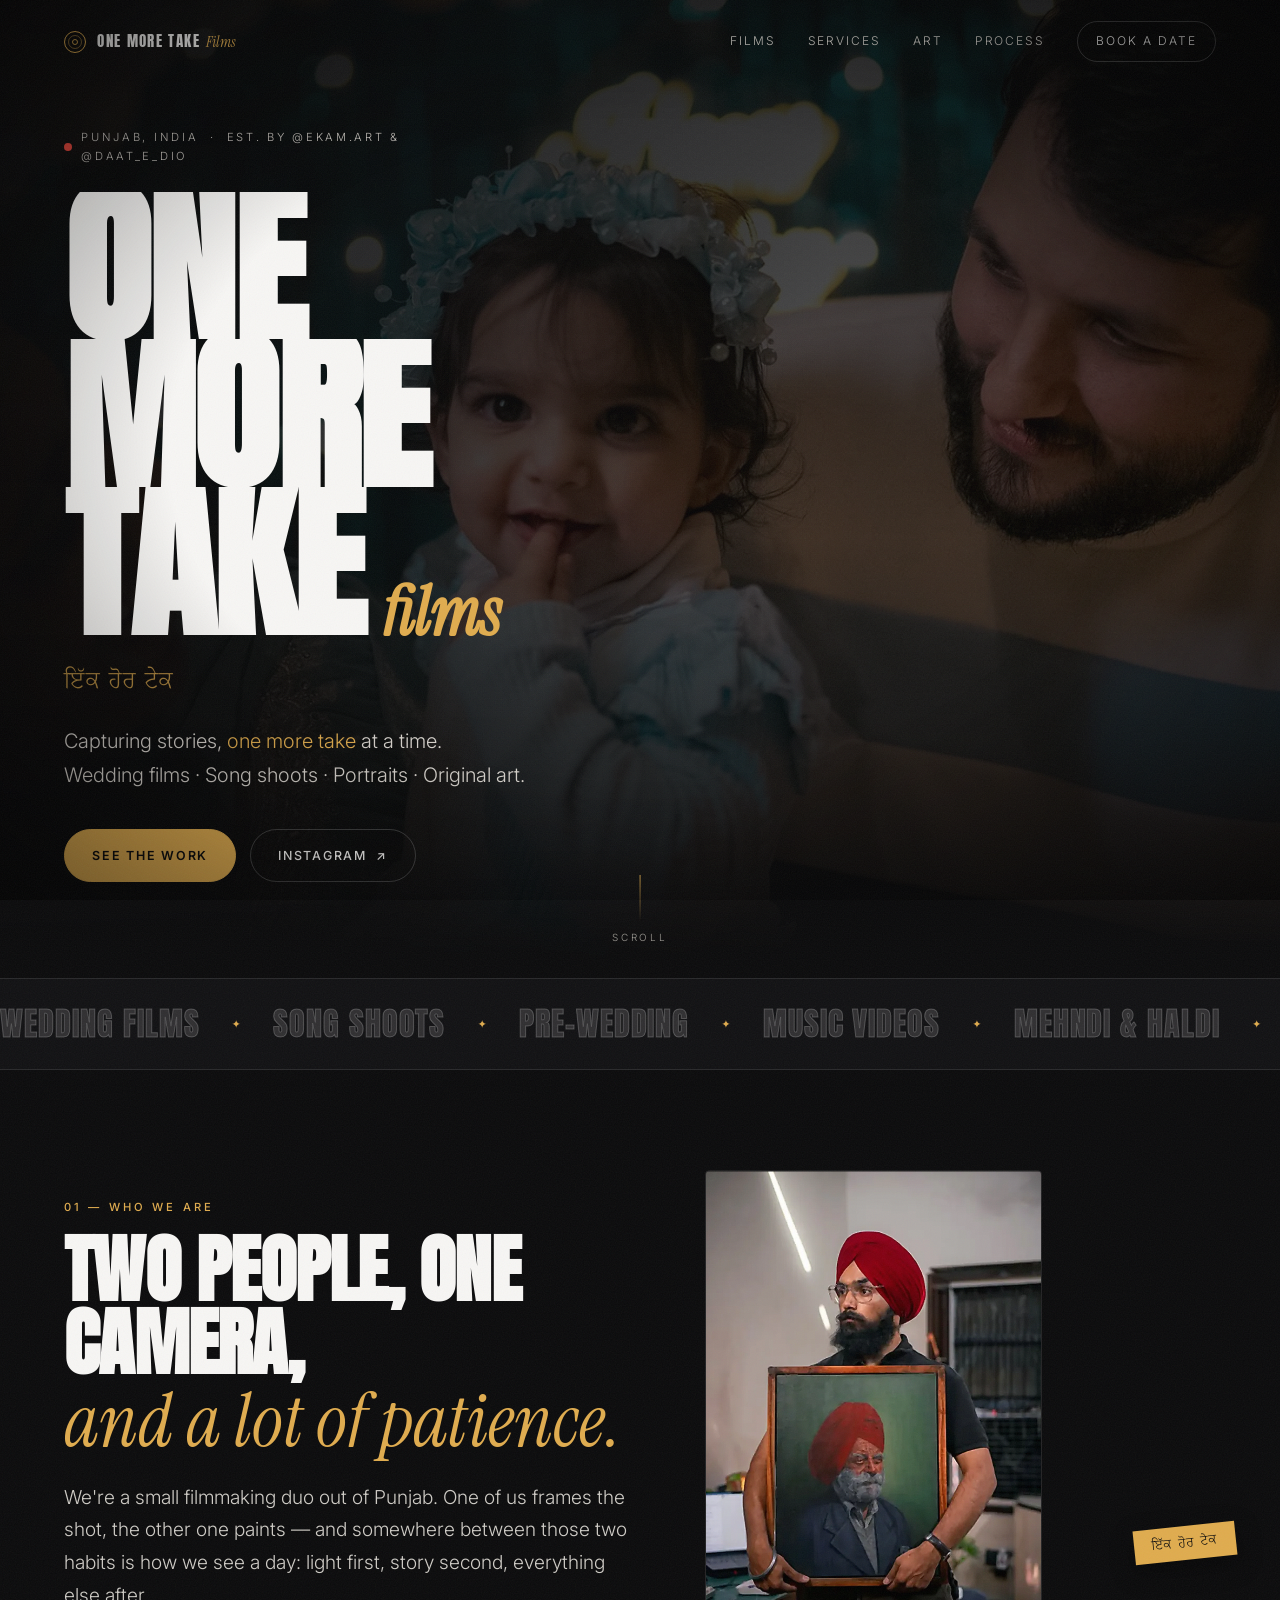
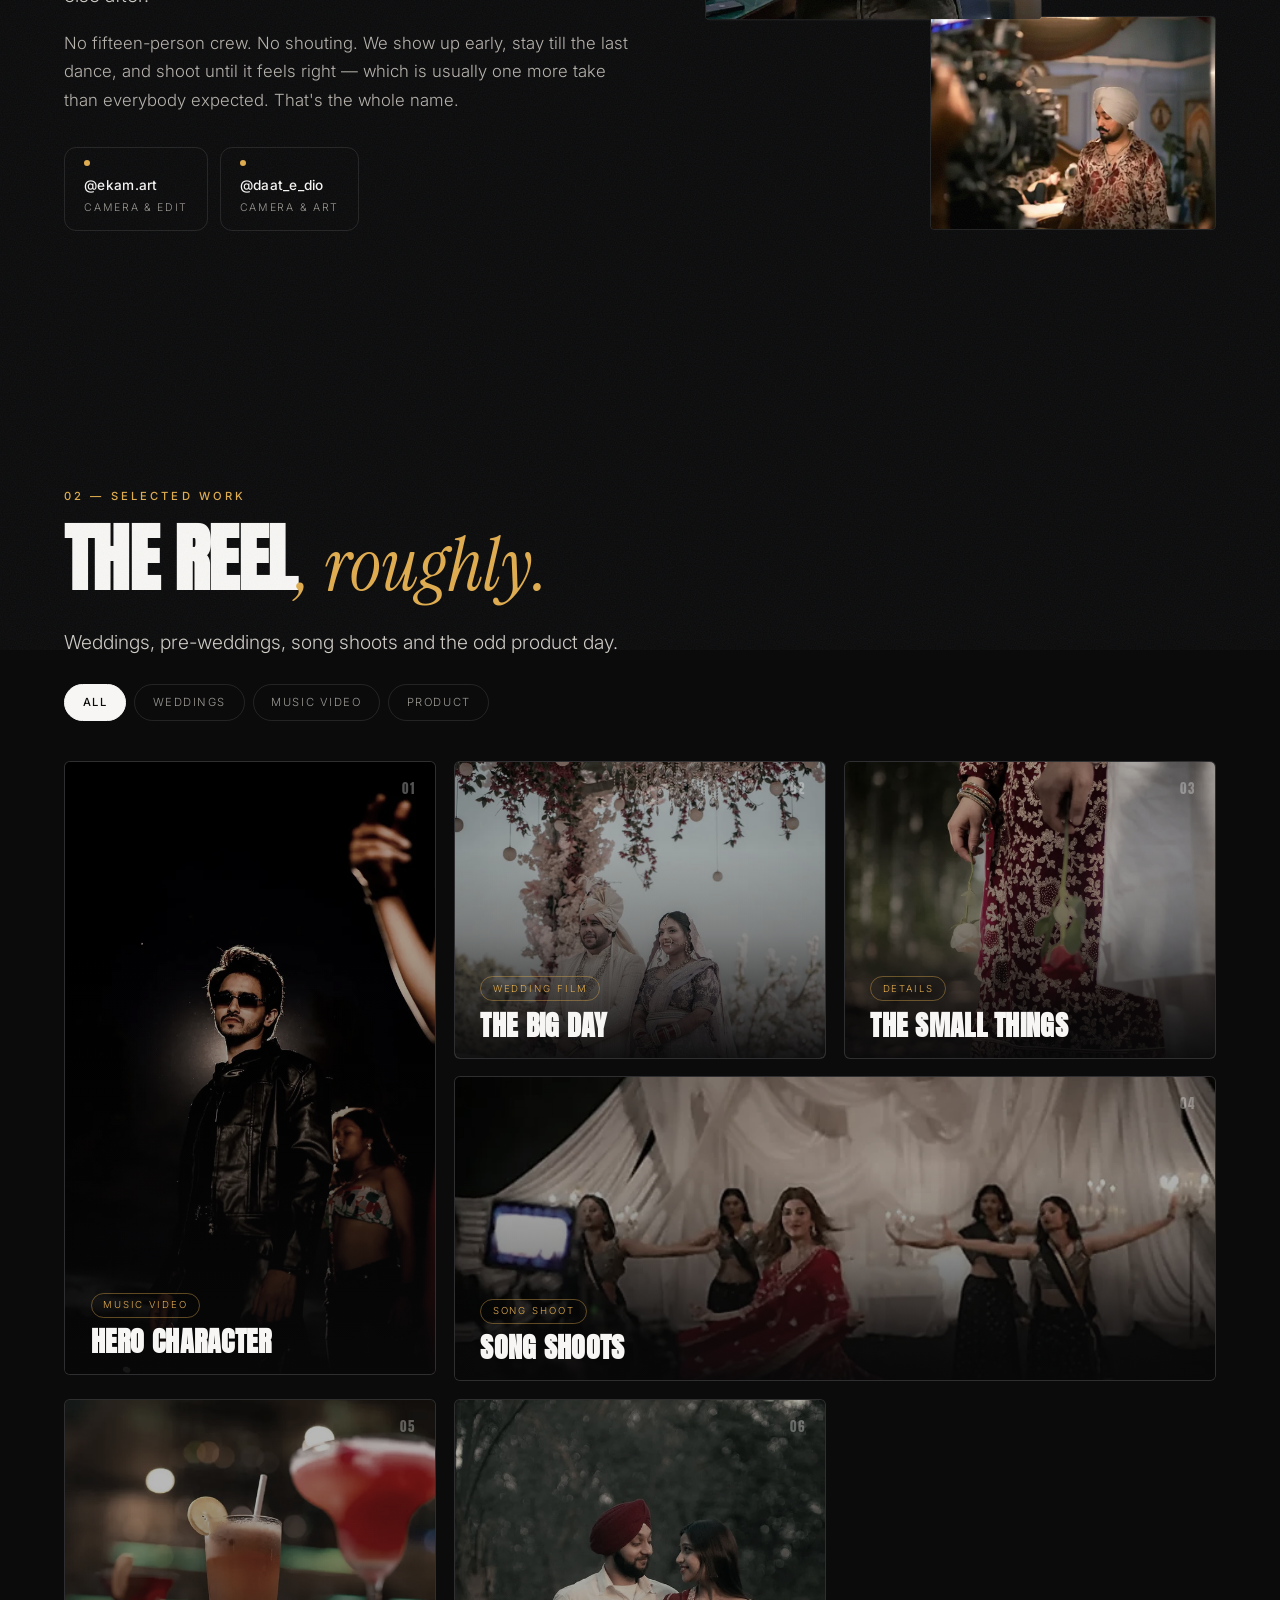
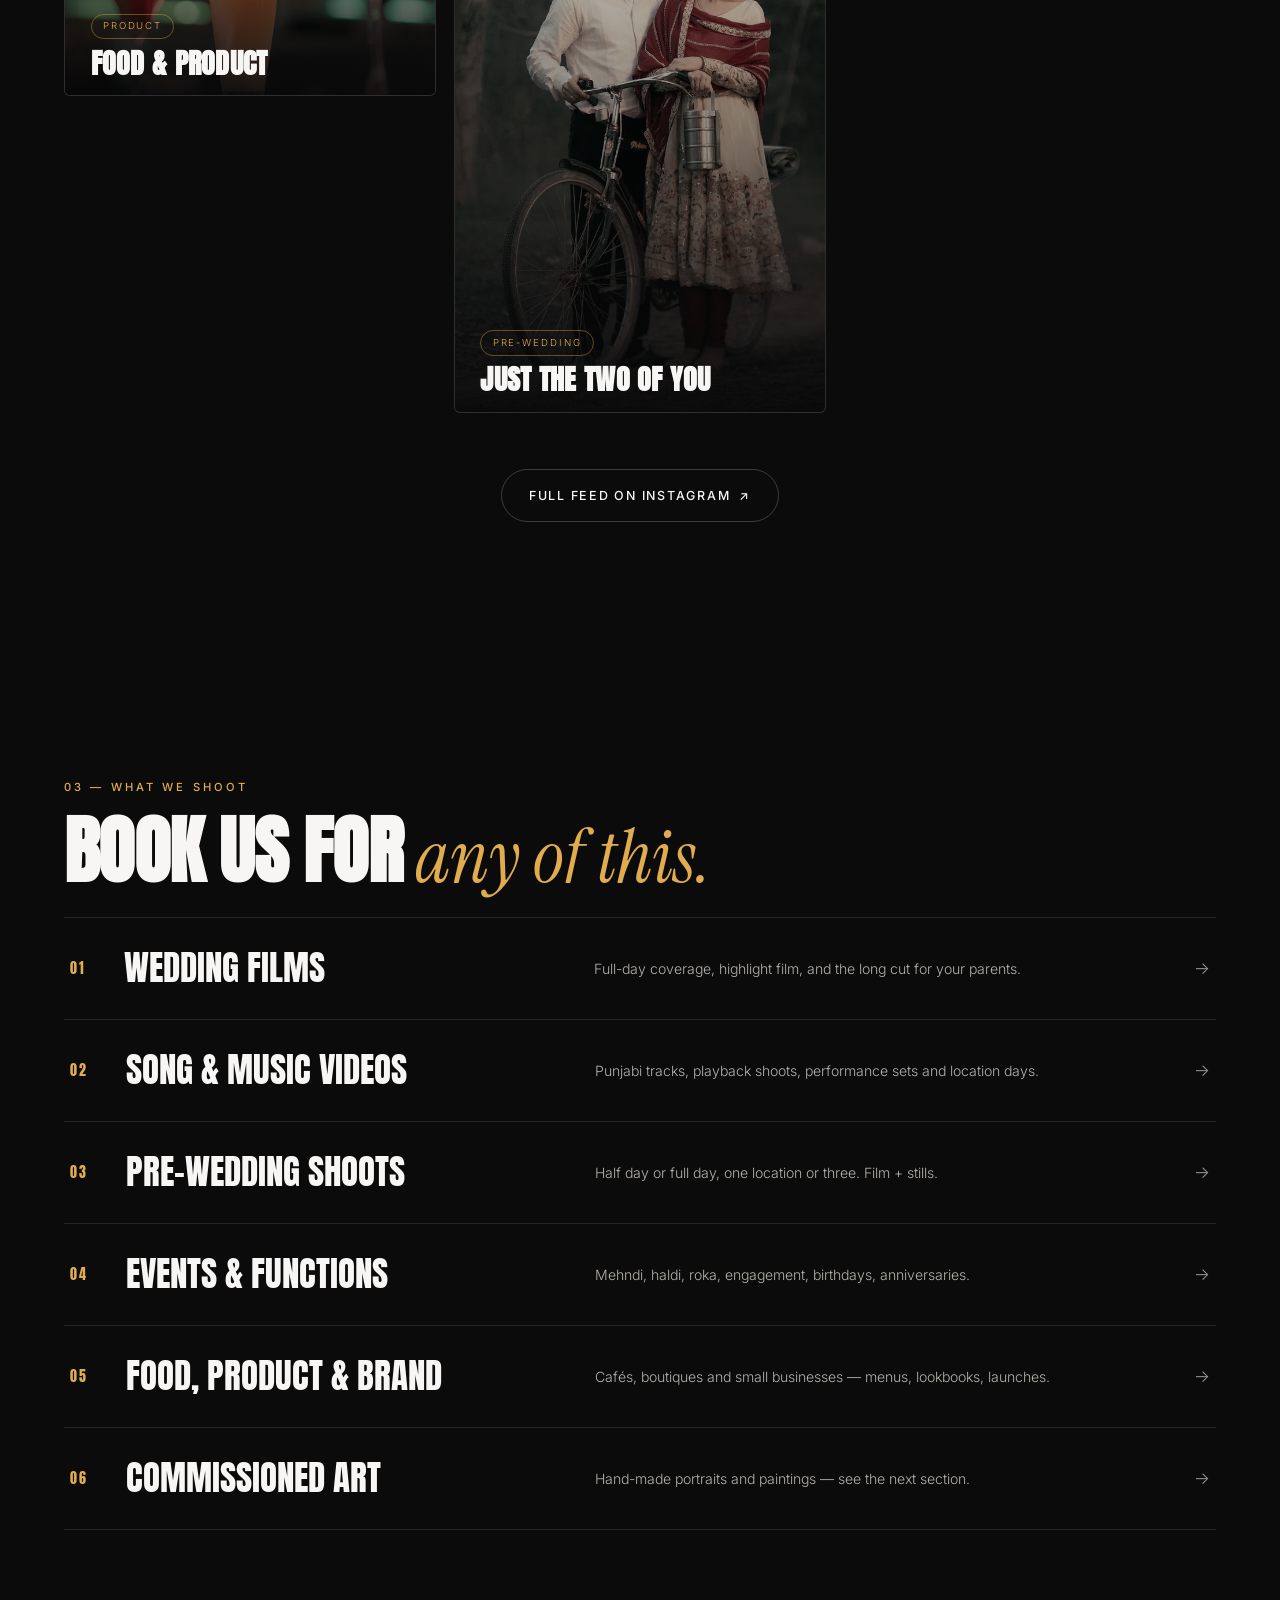
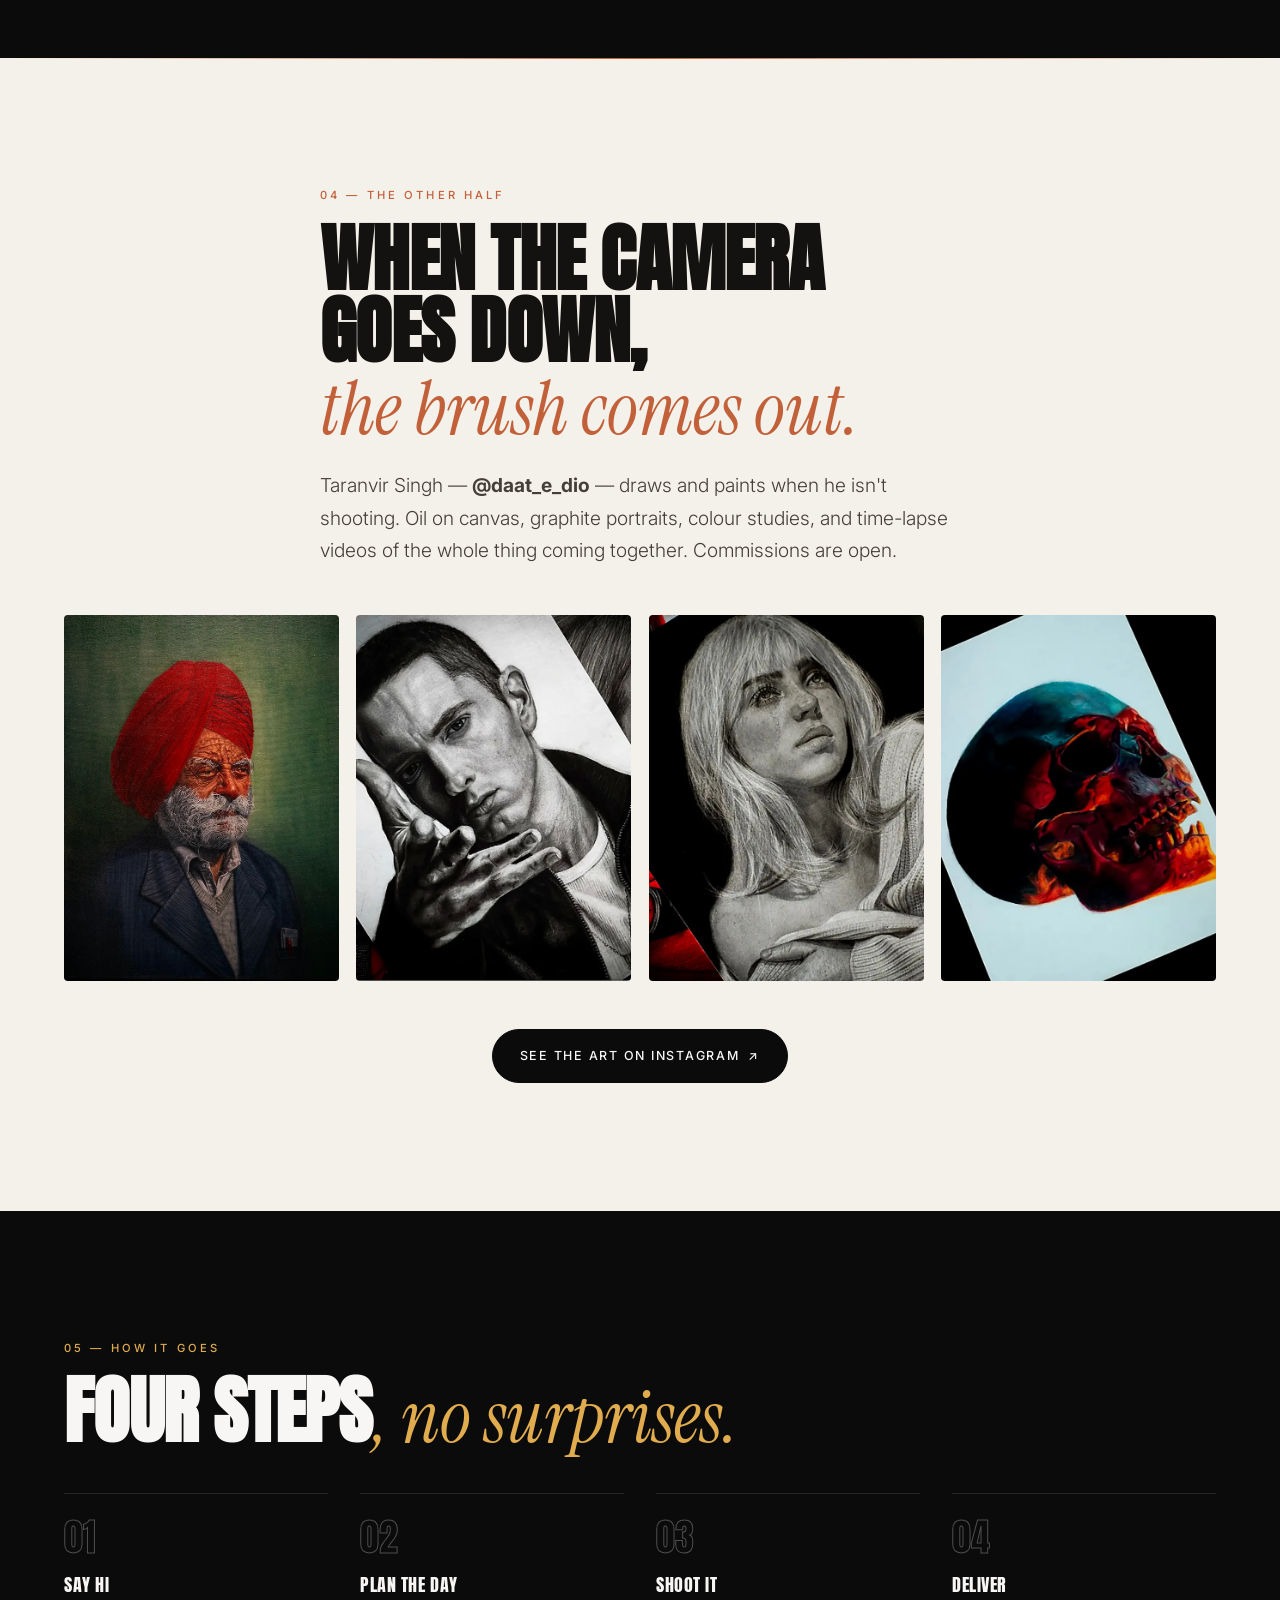
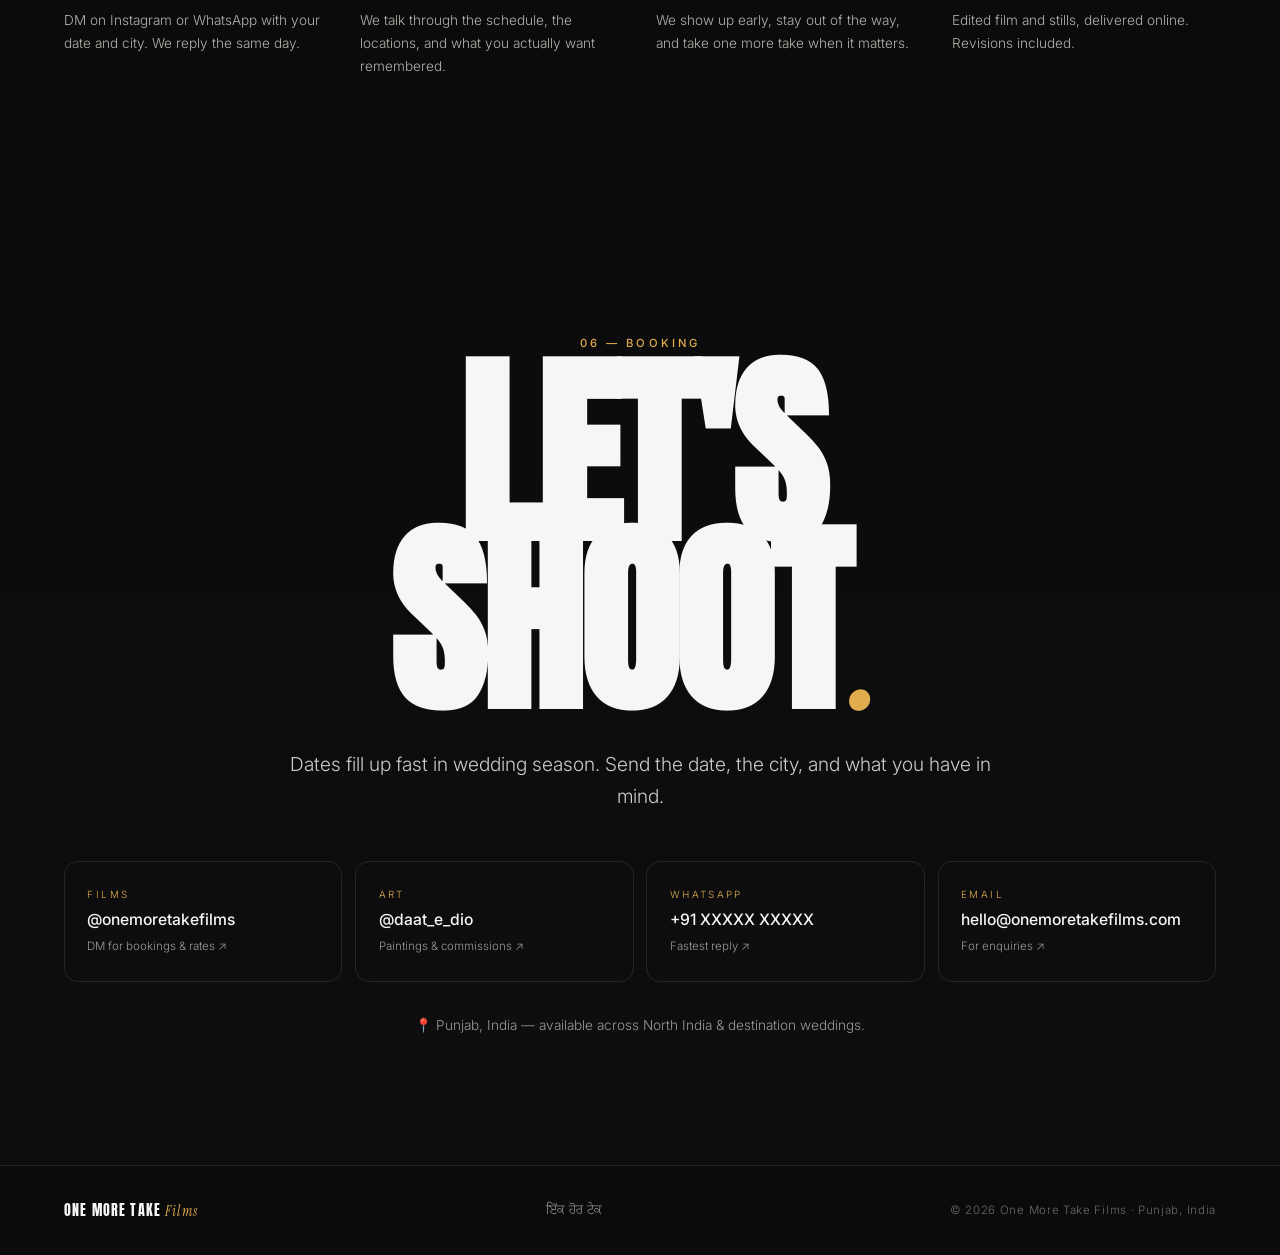
==== commit a47c2cbf: "Fix mobile UI: touch states, responsive images, no parallax on phones Phones never fire :hover, so e" ====
--- a/index.html
+++ b/index.html
@@ -59,9 +59,9 @@
 
   <div class="hero__media" data-parallax="0.18">
     <picture>
-      <source srcset="assets/img/hero.webp" type="image/webp" />
-      <img src="assets/img/hero.jpg" alt="" fetchpriority="high" />
-    </picture>
+  <source type="image/webp" sizes="100vw" srcset="assets/img/hero-640.webp 640w, assets/img/hero-960.webp 960w, assets/img/hero.webp 1920w" />
+  <img src="assets/img/hero.jpg" sizes="100vw" srcset="assets/img/hero-640.jpg 640w, assets/img/hero-960.jpg 960w, assets/img/hero.jpg 1920w" alt="" fetchpriority="high" />
+</picture>
   </div>
 
   <div class="hero__inner">
@@ -128,15 +128,15 @@
     <div class="about__frames">
       <figure class="frame frame--a" data-parallax="0.08">
         <picture>
-          <source srcset="assets/img/about-1.webp" type="image/webp" />
-          <img src="assets/img/about-1.jpg" alt="Taranvir Singh holding a finished oil portrait" loading="lazy" />
-        </picture>
+  <source type="image/webp" sizes="(max-width:1000px) 90vw, 42vw" srcset="assets/img/about-1-640.webp 640w, assets/img/about-1.webp 900w" />
+  <img src="assets/img/about-1.jpg" sizes="(max-width:1000px) 90vw, 42vw" srcset="assets/img/about-1-640.jpg 640w, assets/img/about-1.jpg 900w" alt="Taranvir Singh holding a finished oil portrait" loading="lazy" />
+</picture>
       </figure>
       <figure class="frame frame--b" data-parallax="-0.06">
         <picture>
-          <source srcset="assets/img/about-2.webp" type="image/webp" />
-          <img src="assets/img/about-2.jpg" alt="Cinema camera rig on set, behind the scenes" loading="lazy" />
-        </picture>
+  <source type="image/webp" sizes="(max-width:1000px) 90vw, 42vw" srcset="assets/img/about-2-640.webp 640w, assets/img/about-2-960.webp 960w, assets/img/about-2.webp 1138w" />
+  <img src="assets/img/about-2.jpg" sizes="(max-width:1000px) 90vw, 42vw" srcset="assets/img/about-2-640.jpg 640w, assets/img/about-2-960.jpg 960w, assets/img/about-2.jpg 1138w" alt="Cinema camera rig on set, behind the scenes" loading="lazy" />
+</picture>
       </figure>
       <div class="frame__tape" aria-hidden="true">ਇੱਕ ਹੋਰ ਟੇਕ</div>
     </div>
@@ -163,9 +163,9 @@
     <article class="card card--tall reveal" data-cat="song">
       <div class="card__media">
         <picture>
-          <source srcset="assets/img/work-01.webp" type="image/webp" />
-          <img src="assets/img/work-01.jpg" alt="Music video still, performer backlit at night" loading="lazy" />
-        </picture>
+  <source type="image/webp" sizes="(max-width:760px) 92vw, (max-width:1000px) 48vw, 33vw" srcset="assets/img/work-01-640.webp 640w, assets/img/work-01.webp 900w" />
+  <img src="assets/img/work-01.jpg" sizes="(max-width:760px) 92vw, (max-width:1000px) 48vw, 33vw" srcset="assets/img/work-01-640.jpg 640w, assets/img/work-01.jpg 900w" alt="Music video still, performer backlit at night" loading="lazy" />
+</picture>
       </div>
       <div class="card__meta">
         <span class="tag">Music video</span>
@@ -178,9 +178,9 @@
     <article class="card reveal" data-cat="wedding">
       <div class="card__media">
         <picture>
-          <source srcset="assets/img/work-02.webp" type="image/webp" />
-          <img src="assets/img/work-02.jpg" alt="Bride and groom under a floral mandap" loading="lazy" />
-        </picture>
+  <source type="image/webp" sizes="(max-width:760px) 92vw, (max-width:1000px) 48vw, 33vw" srcset="assets/img/work-02-640.webp 640w, assets/img/work-02-960.webp 960w, assets/img/work-02.webp 1200w" />
+  <img src="assets/img/work-02.jpg" sizes="(max-width:760px) 92vw, (max-width:1000px) 48vw, 33vw" srcset="assets/img/work-02-640.jpg 640w, assets/img/work-02-960.jpg 960w, assets/img/work-02.jpg 1200w" alt="Bride and groom under a floral mandap" loading="lazy" />
+</picture>
       </div>
       <div class="card__meta">
         <span class="tag">Wedding film</span>
@@ -193,9 +193,9 @@
     <article class="card reveal" data-cat="wedding">
       <div class="card__media">
         <picture>
-          <source srcset="assets/img/work-03.webp" type="image/webp" />
-          <img src="assets/img/work-03.jpg" alt="Close detail of embroidery and roses" loading="lazy" />
-        </picture>
+  <source type="image/webp" sizes="(max-width:760px) 92vw, (max-width:1000px) 48vw, 33vw" srcset="assets/img/work-03-640.webp 640w, assets/img/work-03-960.webp 960w, assets/img/work-03.webp 1200w" />
+  <img src="assets/img/work-03.jpg" sizes="(max-width:760px) 92vw, (max-width:1000px) 48vw, 33vw" srcset="assets/img/work-03-640.jpg 640w, assets/img/work-03-960.jpg 960w, assets/img/work-03.jpg 1200w" alt="Close detail of embroidery and roses" loading="lazy" />
+</picture>
       </div>
       <div class="card__meta">
         <span class="tag">Details</span>
@@ -208,9 +208,9 @@
     <article class="card card--wide reveal" data-cat="song">
       <div class="card__media">
         <picture>
-          <source srcset="assets/img/work-04.webp" type="image/webp" />
-          <img src="assets/img/work-04.jpg" alt="Dancer mid-twirl on a song shoot set" loading="lazy" />
-        </picture>
+  <source type="image/webp" sizes="(max-width:760px) 92vw, (max-width:1000px) 48vw, 33vw" srcset="assets/img/work-04-640.webp 640w, assets/img/work-04-960.webp 960w, assets/img/work-04.webp 1280w" />
+  <img src="assets/img/work-04.jpg" sizes="(max-width:760px) 92vw, (max-width:1000px) 48vw, 33vw" srcset="assets/img/work-04-640.jpg 640w, assets/img/work-04-960.jpg 960w, assets/img/work-04.jpg 1280w" alt="Dancer mid-twirl on a song shoot set" loading="lazy" />
+</picture>
       </div>
       <div class="card__meta">
         <span class="tag">Song shoot</span>
@@ -223,9 +223,9 @@
     <article class="card reveal" data-cat="product">
       <div class="card__media">
         <picture>
-          <source srcset="assets/img/work-05.webp" type="image/webp" />
-          <img src="assets/img/work-05.jpg" alt="Cocktails lit against bokeh" loading="lazy" />
-        </picture>
+  <source type="image/webp" sizes="(max-width:760px) 92vw, (max-width:1000px) 48vw, 33vw" srcset="assets/img/work-05-640.webp 640w, assets/img/work-05-960.webp 960w, assets/img/work-05.webp 1200w" />
+  <img src="assets/img/work-05.jpg" sizes="(max-width:760px) 92vw, (max-width:1000px) 48vw, 33vw" srcset="assets/img/work-05-640.jpg 640w, assets/img/work-05-960.jpg 960w, assets/img/work-05.jpg 1200w" alt="Cocktails lit against bokeh" loading="lazy" />
+</picture>
       </div>
       <div class="card__meta">
         <span class="tag">Product</span>
@@ -238,9 +238,9 @@
     <article class="card card--tall reveal" data-cat="wedding">
       <div class="card__media">
         <picture>
-          <source srcset="assets/img/work-06.webp" type="image/webp" />
-          <img src="assets/img/work-06.jpg" alt="Pre-wedding portrait with a bicycle at dusk" loading="lazy" />
-        </picture>
+  <source type="image/webp" sizes="(max-width:760px) 92vw, (max-width:1000px) 48vw, 33vw" srcset="assets/img/work-06-640.webp 640w, assets/img/work-06.webp 900w" />
+  <img src="assets/img/work-06.jpg" sizes="(max-width:760px) 92vw, (max-width:1000px) 48vw, 33vw" srcset="assets/img/work-06-640.jpg 640w, assets/img/work-06.jpg 900w" alt="Pre-wedding portrait with a bicycle at dusk" loading="lazy" />
+</picture>
       </div>
       <div class="card__meta">
         <span class="tag">Pre-wedding</span>
@@ -321,30 +321,30 @@
   <div class="art__strip">
     <figure class="art__item reveal">
       <picture>
-        <source srcset="assets/img/art-01.webp" type="image/webp" />
-        <img src="assets/img/art-01.jpg" alt="Oil portrait of an elderly man in a red turban" loading="lazy" />
-      </picture>
+  <source type="image/webp" sizes="(max-width:380px) 92vw, (max-width:1000px) 46vw, 24vw" srcset="assets/img/art-01-640.webp 640w, assets/img/art-01.webp 900w" />
+  <img src="assets/img/art-01.jpg" sizes="(max-width:380px) 92vw, (max-width:1000px) 46vw, 24vw" srcset="assets/img/art-01-640.jpg 640w, assets/img/art-01.jpg 900w" alt="Oil portrait of an elderly man in a red turban" loading="lazy" />
+</picture>
       <figcaption>Oil on canvas</figcaption>
     </figure>
     <figure class="art__item reveal">
       <picture>
-        <source srcset="assets/img/art-02.webp" type="image/webp" />
-        <img src="assets/img/art-02.jpg" alt="Graphite portrait study" loading="lazy" />
-      </picture>
+  <source type="image/webp" sizes="(max-width:380px) 92vw, (max-width:1000px) 46vw, 24vw" srcset="assets/img/art-02-640.webp 640w, assets/img/art-02.webp 900w" />
+  <img src="assets/img/art-02.jpg" sizes="(max-width:380px) 92vw, (max-width:1000px) 46vw, 24vw" srcset="assets/img/art-02-640.jpg 640w, assets/img/art-02.jpg 900w" alt="Graphite portrait study" loading="lazy" />
+</picture>
       <figcaption>Graphite portrait</figcaption>
     </figure>
     <figure class="art__item reveal">
       <picture>
-        <source srcset="assets/img/art-03.webp" type="image/webp" />
-        <img src="assets/img/art-03.jpg" alt="Graphite portrait study" loading="lazy" />
-      </picture>
+  <source type="image/webp" sizes="(max-width:380px) 92vw, (max-width:1000px) 46vw, 24vw" srcset="assets/img/art-03-640.webp 640w, assets/img/art-03.webp 900w" />
+  <img src="assets/img/art-03.jpg" sizes="(max-width:380px) 92vw, (max-width:1000px) 46vw, 24vw" srcset="assets/img/art-03-640.jpg 640w, assets/img/art-03.jpg 900w" alt="Graphite portrait study" loading="lazy" />
+</picture>
       <figcaption>Pencil study</figcaption>
     </figure>
     <figure class="art__item reveal">
       <picture>
-        <source srcset="assets/img/art-04.webp" type="image/webp" />
-        <img src="assets/img/art-04.jpg" alt="Colour pencil study" loading="lazy" />
-      </picture>
+  <source type="image/webp" sizes="(max-width:380px) 92vw, (max-width:1000px) 46vw, 24vw" srcset="assets/img/art-04-640.webp 640w, assets/img/art-04.webp 900w" />
+  <img src="assets/img/art-04.jpg" sizes="(max-width:380px) 92vw, (max-width:1000px) 46vw, 24vw" srcset="assets/img/art-04-640.jpg 640w, assets/img/art-04.jpg 900w" alt="Colour pencil study" loading="lazy" />
+</picture>
       <figcaption>Colour study</figcaption>
     </figure>
   </div>
--- a/assets/css/style.css
+++ b/assets/css/style.css
@@ -566,3 +566,59 @@
   .hero__title em{opacity:1}
   .grain{display:none}
 }
+
+/* =========================================================
+   TOUCH DEVICES
+   A phone never fires :hover, so anything revealed on hover is
+   simply unreachable there. Everything below is the hover state,
+   made the resting state for touch.
+   ========================================================= */
+@media (hover:none){
+  /* photos were staying grey and dimmed — that's the hover-only bit */
+  .card__media img{filter:grayscale(0) brightness(.82)}
+  .card__meta{transform:none}
+  .card__meta p{opacity:1;max-height:none}
+
+  /* art captions were parked off the bottom edge, never seen */
+  .art__item figcaption{
+    transform:none;
+    background:linear-gradient(transparent,rgba(20,18,16,.92));
+    padding:2.6rem .9rem .85rem;
+  }
+  .art__item::after{border-color:rgba(194,96,58,.25)}
+
+  /* kill lifts/nudges that only make sense with a pointer */
+  .btn:hover,.person:hover,.ccard:hover{transform:none}
+  .svc__row:hover{padding-inline:.4rem}
+}
+
+/* =========================================================
+   PHONE LAYOUT
+   ========================================================= */
+@media (max-width:760px){
+  /* tighter vertical rhythm — desktop spacing wastes a phone screen */
+  section{padding:clamp(3.4rem,9vw,4.6rem) 0}
+  .hero{padding:6.5rem var(--pad) 4.5rem;min-height:94svh}
+  .hero__tag{margin-bottom:1.9rem}
+  .hero__scroll{display:none}          /* collided with the buttons */
+
+  /* full-width CTAs are far easier to hit than side-by-side pills */
+  .hero__actions{gap:.65rem}
+  .hero__actions .btn{flex:1 1 100%;justify-content:center}
+
+  /* tap targets: these were ~34px, below the 44px guideline */
+  .chip{padding:.72rem 1.25rem}
+  .filters{gap:.45rem}
+  .nav__links a{padding-block:.55rem}
+  .btn{padding:1.05rem 1.8rem}
+
+  .art__strip{margin:2.2rem 0;gap:.55rem}
+  .art__item figcaption{font-size:.6rem;letter-spacing:.14em}
+  .foot__in{gap:.6rem}
+}
+
+/* very small phones */
+@media (max-width:380px){
+  .art__strip{grid-template-columns:1fr}
+  .hero__title{font-size:3rem}
+}
